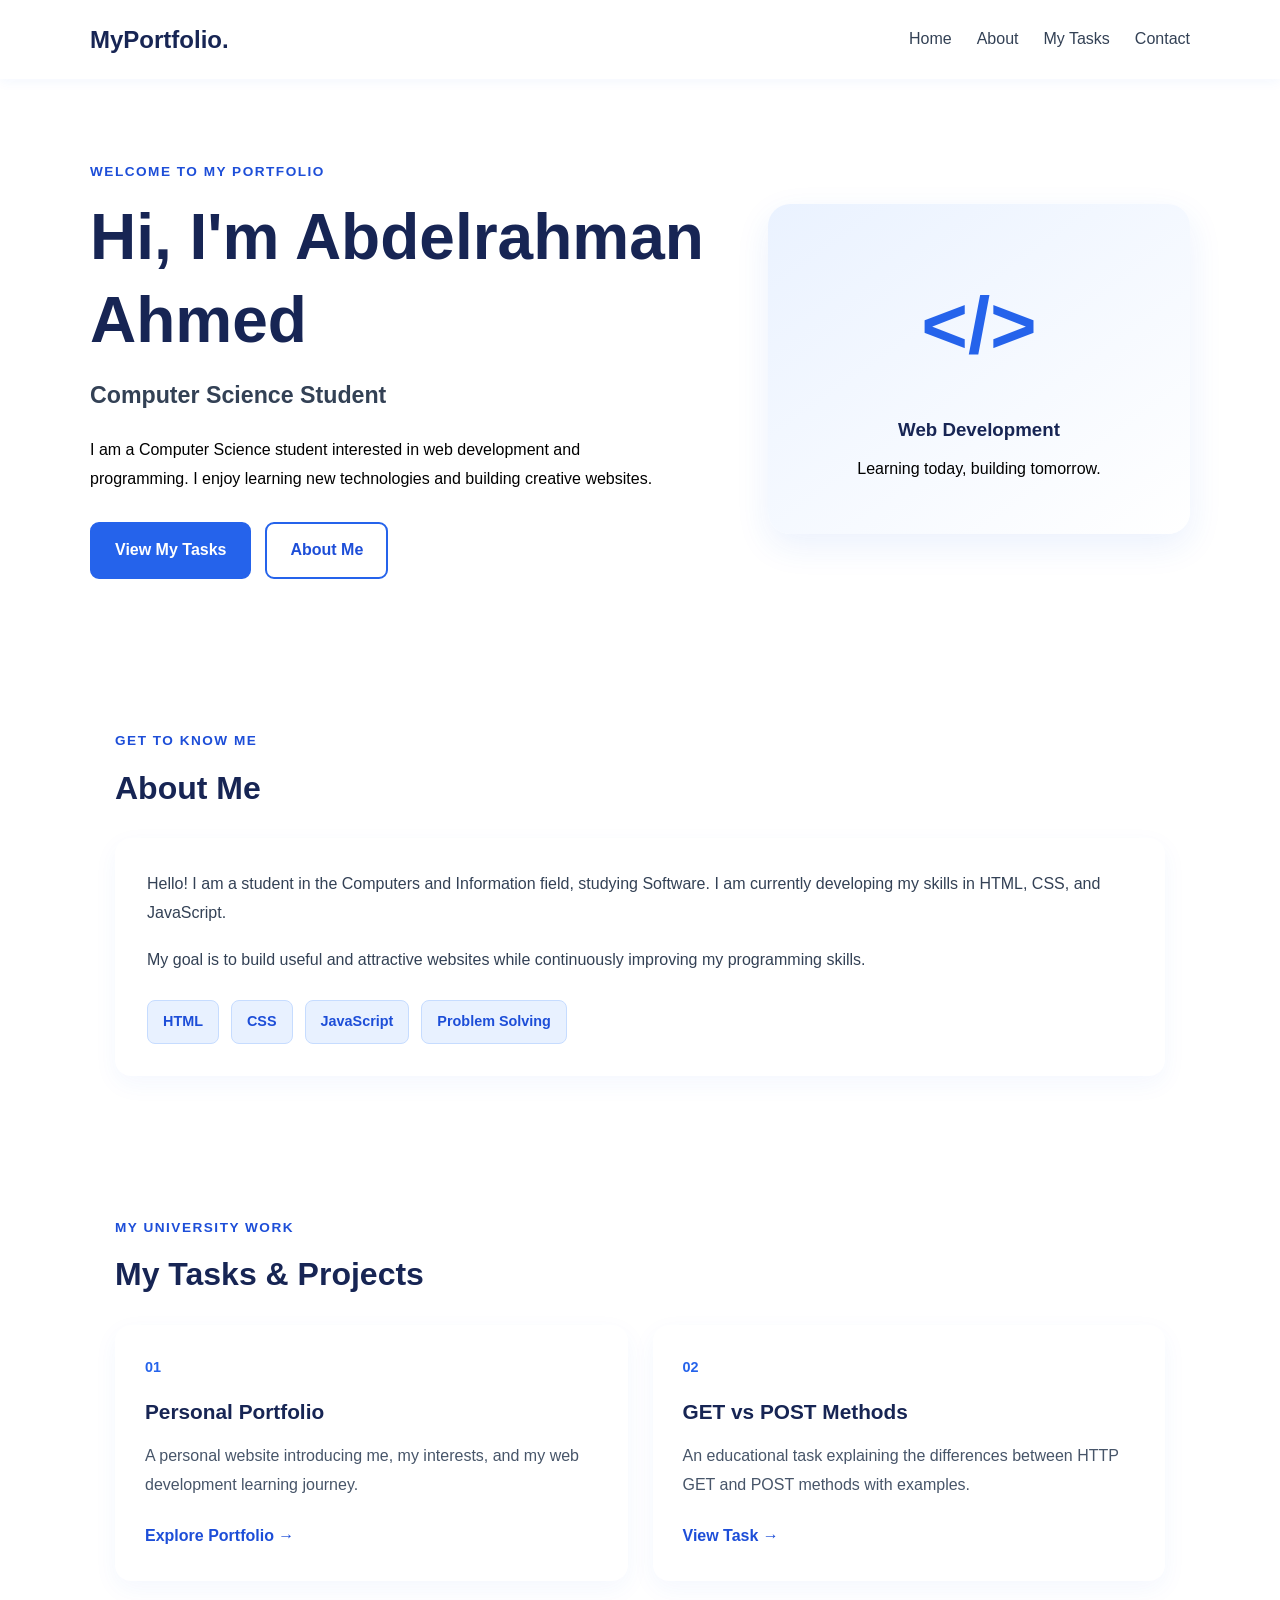
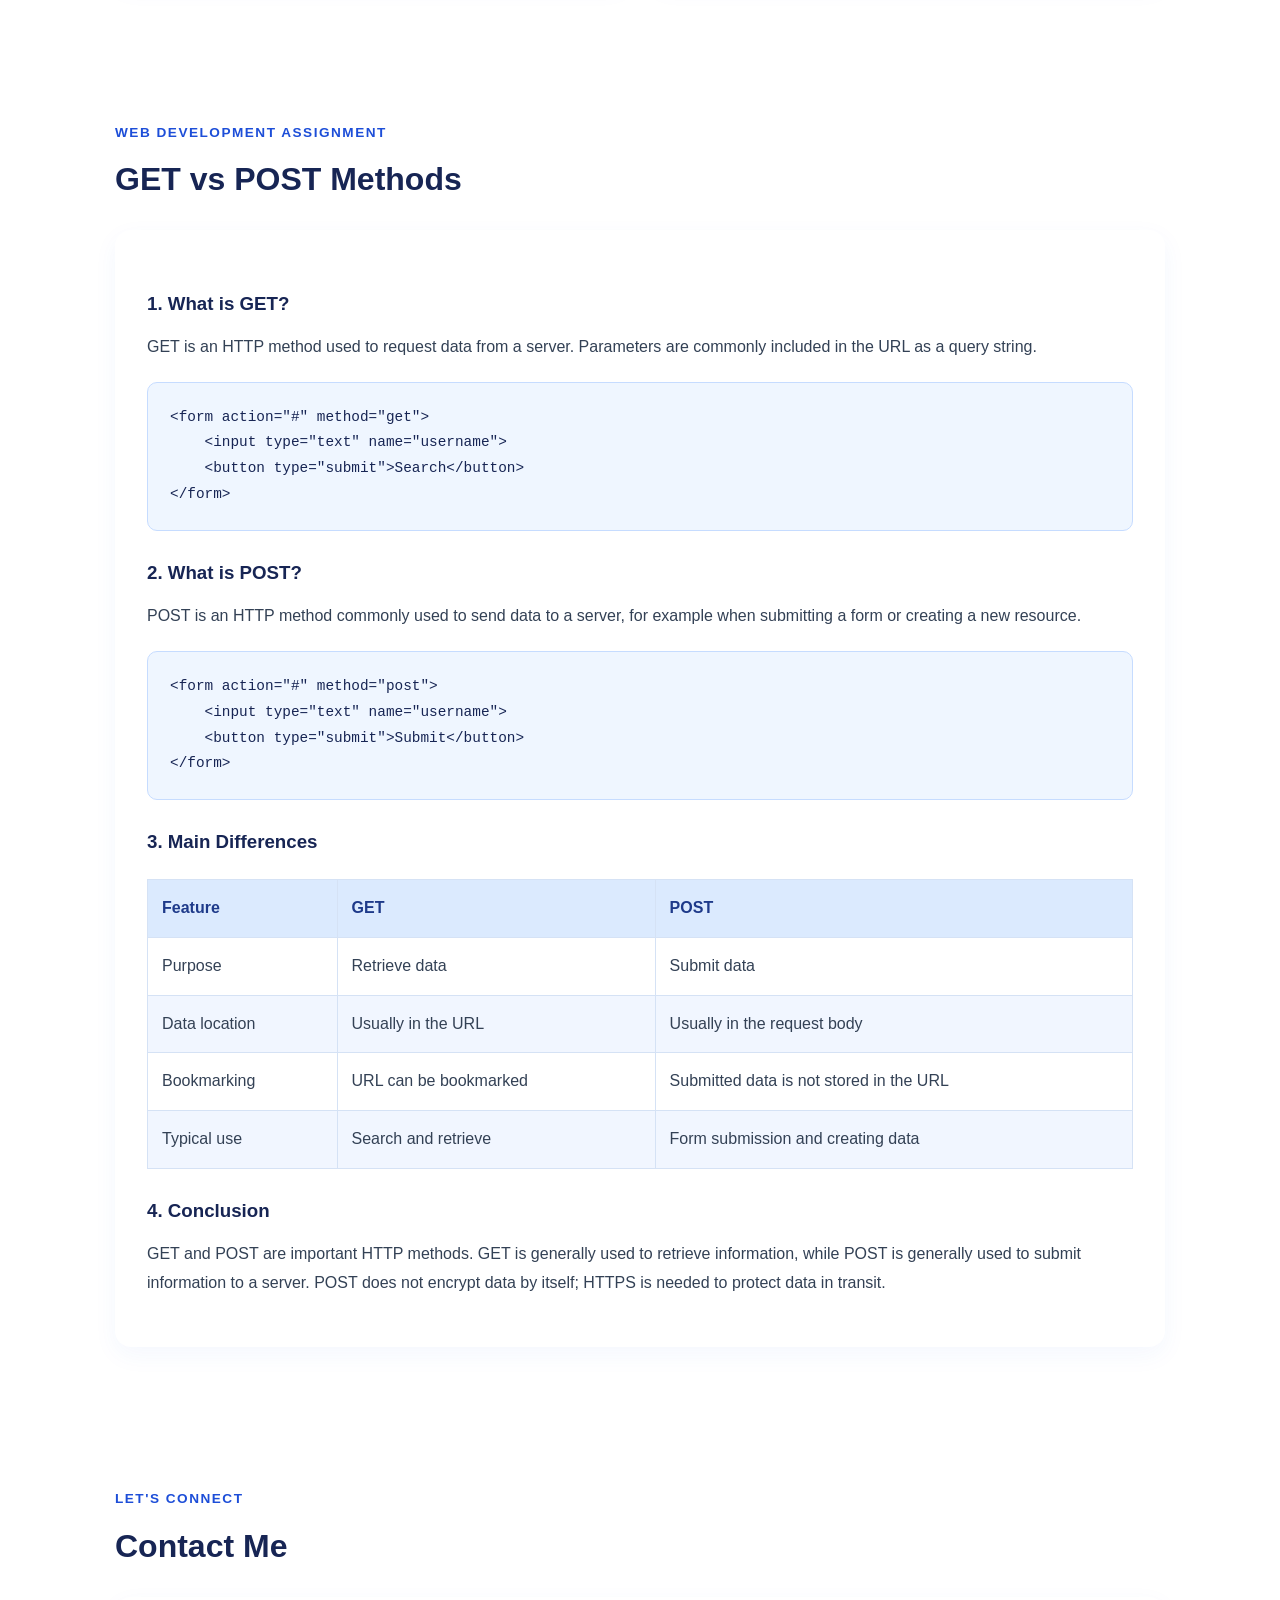
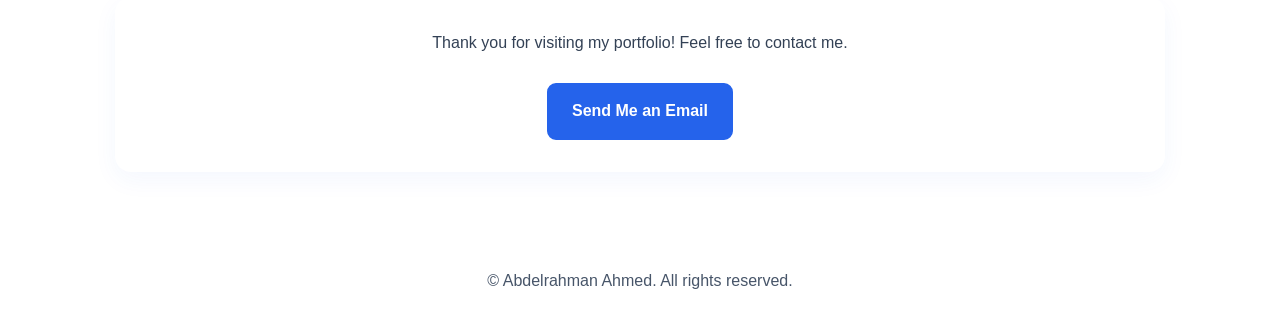
==== index.html @ a5a55d8d "Update index.html" ====
<!DOCTYPE html>
<html lang="en">
<head>
    <meta charset="UTF-8">
    <meta name="viewport" content="width=device-width, initial-scale=1.0">
    <title>My Portfolio | Web Developer</title>
    <link rel="stylesheet" href="style.css">
</head>
<body>

    <header>
        <nav class="navbar">
            <a href="#home" class="logo">My<span>Portfolio.</span></a>

            <ul class="nav-links">
                <li><a href="#home">Home</a></li>
                <li><a href="#about">About</a></li>
                <li><a href="#tasks">My Tasks</a></li>
                <li><a href="#contact">Contact</a></li>
            </ul>
        </nav>
    </header>

    <main>
        <section id="home" class="hero">
            <div class="hero-content">
                <p class="welcome">WELCOME TO MY PORTFOLIO</p>

                <h1>Hi, I'm <span>Abdelrahman Ahmed</span></h1>

                <h2>Computer Science Student</h2>

                <p class="description">
                    I am a Computer Science student interested in web
                    development and programming. I enjoy learning new
                    technologies and building creative websites.
                </p>

                <div class="hero-buttons">
                    <a href="#tasks" class="btn">View My Tasks</a>
                    <a href="#about" class="btn btn-outline">About Me</a>
                </div>
            </div>

            <div class="hero-card">
                <div class="code-icon">&lt;/&gt;</div>
                <h3>Web Development</h3>
                <p>Learning today, building tomorrow.</p>
            </div>
        </section>

        <section id="about" class="section">
            <p class="section-label">GET TO KNOW ME</p>
            <h2 class="section-title">About Me</h2>

            <div class="about-card">
                <p>
                    Hello! I am a student in the Computers and Information
                    field, studying Software. I am currently developing
                    my skills in HTML, CSS, and JavaScript.
                </p>

                <p>
                    My goal is to build useful and attractive websites
                    while continuously improving my programming skills.
                </p>

                <div class="skills">
                    <span>HTML</span>
                    <span>CSS</span>
                    <span>JavaScript</span>
                    <span>Problem Solving</span>
                </div>
            </div>
        </section>

        <section id="tasks" class="section tasks-section">
            <p class="section-label">MY UNIVERSITY WORK</p>
            <h2 class="section-title">My Tasks & Projects</h2>

            <div class="projects">
                <article class="project-card">
                    <div class="project-number">01</div>
                    <h3>Personal Portfolio</h3>

                    <p>
                        A personal website introducing me, my interests,
                        and my web development learning journey.
                    </p>

                    <a href="#home" class="project-link">
                        Explore Portfolio &rarr;
                    </a>
                </article>

                <article class="project-card">
                    <div class="project-number">02</div>
                    <h3>GET vs POST Methods</h3>

                    <p>
                        An educational task explaining the differences
                        between HTTP GET and POST methods with examples.
                    </p>

                    <a href="#get-post" class="project-link">
                        View Task &rarr;
                    </a>
                </article>
            </div>
        </section>

        <section id="get-post" class="section">
            <p class="section-label">WEB DEVELOPMENT ASSIGNMENT</p>
            <h2 class="section-title">GET vs POST Methods</h2>

            <div class="about-card">
                <h3>1. What is GET?</h3>
                <p>
                    GET is an HTTP method used to request data from
                    a server. Parameters are commonly included in
                    the URL as a query string.
                </p>

                <pre><code>&lt;form action="#" method="get"&gt;
    &lt;input type="text" name="username"&gt;
    &lt;button type="submit"&gt;Search&lt;/button&gt;
&lt;/form&gt;</code></pre>

                <h3>2. What is POST?</h3>
                <p>
                    POST is an HTTP method commonly used to send data
                    to a server, for example when submitting a form
                    or creating a new resource.
                </p>

                <pre><code>&lt;form action="#" method="post"&gt;
    &lt;input type="text" name="username"&gt;
    &lt;button type="submit"&gt;Submit&lt;/button&gt;
&lt;/form&gt;</code></pre>

                <h3>3. Main Differences</h3>

                <div class="table-container">
                    <table>
                        <thead>
                            <tr>
                                <th>Feature</th>
                                <th>GET</th>
                                <th>POST</th>
                            </tr>
                        </thead>

                        <tbody>
                            <tr>
                                <td>Purpose</td>
                                <td>Retrieve data</td>
                                <td>Submit data</td>
                            </tr>
                            <tr>
                                <td>Data location</td>
                                <td>Usually in the URL</td>
                                <td>Usually in the request body</td>
                            </tr>
                            <tr>
                                <td>Bookmarking</td>
                                <td>URL can be bookmarked</td>
                                <td>Submitted data is not stored in the URL</td>
                            </tr>
                            <tr>
                                <td>Typical use</td>
                                <td>Search and retrieve</td>
                                <td>Form submission and creating data</td>
                            </tr>
                        </tbody>
                    </table>
                </div>

                <h3>4. Conclusion</h3>
                <p>
                    GET and POST are important HTTP methods. GET is
                    generally used to retrieve information, while POST
                    is generally used to submit information to a server.
                    POST does not encrypt data by itself; HTTPS is
                    needed to protect data in transit.
                </p>
            </div>
        </section>

        <section id="contact" class="section contact-section">
            <p class="section-label">LET'S CONNECT</p>
            <h2 class="section-title">Contact Me</h2>

            <div class="about-card contact-card">
                <p>
                    Thank you for visiting my portfolio!
                    Feel free to contact me.
                </p>

                <a href="mailto:body76431@gmail.com" class="btn">
                    Send Me an Email
                </a>
            </div>
        </section>
    </main>

    <footer>
        <p>&copy; <span id="year"></span> Abdelrahman Ahmed. All rights reserved.</p>
    </footer>

    <button id="topButton" title="Back to top" aria-label="Back to top">
        &uarr;
    </button>

    <script src="script.js"></script>
</body>
</html>
---- style.css ----
```css
@import url('https://fonts.googleapis.com/css2?family=Poppins:wght@400;500;600;700;800&display=swap');

:root {
    --bg: #f5f8ff;
    --card: #ffffff;
    --text: #172554;
    --muted: #475569;
    --accent: #2563eb;
    --accent-light: #dbeafe;
    --border: #d5e2f5;
}

* {
    margin: 0;
    padding: 0;
    box-sizing: border-box;
    scroll-behavior: smooth;
}

body {
    font-family: 'Poppins', Arial, sans-serif;
    background: var(--bg);
    color: var(--text);
    line-height: 1.8;
}

a {
    color: inherit;
    text-decoration: none;
}

header {
    position: sticky;
    top: 0;
    z-index: 100;
    background: #ffffff;
    border-bottom: 1px solid var(--border);
    box-shadow: 0 2px 12px rgba(37, 99, 235, 0.06);
}

.navbar {
    max-width: 1150px;
    margin: auto;
    padding: 18px 25px;
    display: flex;
    justify-content: space-between;
    align-items: center;
    gap: 20px;
}

.logo {
    font-size: 1.5rem;
    font-weight: 800;
    color: #172554;
}

.logo span,
.hero h1 span {
    color: var(--accent);
}

.nav-links {
    display: flex;
    list-style: none;
    gap: 25px;
}

.nav-links a {
    color: #334155;
    font-weight: 500;
    transition: 0.2s;
}

.nav-links a:hover {
    color: var(--accent);
}

.hero {
    max-width: 1150px;
    min-height: 580px;
    margin: auto;
    padding: 80px 25px;
    display: grid;
    grid-template-columns: 1.5fr 1fr;
    align-items: center;
    gap: 45px;
}

.welcome,
.section-label {
    color: #1d4ed8;
    font-size: 0.85rem;
    font-weight: 700;
    letter-spacing: 1.5px;
    margin-bottom: 12px;
}

.hero h1 {
    font-size: clamp(2.3rem, 5vw, 4rem);
    line-height: 1.3;
    margin-bottom: 12px;
    color: #172554;
}

.hero h2 {
    font-size: 1.45rem;
    color: #334155;
    font-weight: 600;
}

.description {
    color: var(--muted);
    margin: 20px 0 28px;
    max-width: 580px;
}

.hero-buttons {
    display: flex;
    flex-wrap: wrap;
    gap: 14px;
}

.btn {
    display: inline-block;
    background: #2563eb;
    color: #ffffff;
    padding: 12px 23px;
    border: 2px solid #2563eb;
    border-radius: 9px;
    font-weight: 600;
    transition: 0.25s;
}

.btn:hover {
    background: #1d4ed8;
    border-color: #1d4ed8;
    transform: translateY(-2px);
}

.btn-outline {
    background: #ffffff;
    color: #1d4ed8;
}

.btn-outline:hover {
    background: #dbeafe;
    color: #1d4ed8;
}

.hero-card {
    text-align: center;
    padding: 50px 25px;
    background: linear-gradient(145deg, #eaf2ff, #ffffff);
    border: 1px solid var(--border);
    border-radius: 22px;
    box-shadow: 0 12px 35px rgba(37, 99, 235, 0.09);
}

.code-icon {
    font-size: 5rem;
    font-weight: 800;
    color: #2563eb;
    margin-bottom: 15px;
}

.hero-card h3 {
    color: #172554;
}

.hero-card p {
    color: var(--muted);
    margin-top: 8px;
}

.section {
    max-width: 1100px;
    margin: auto;
    padding: 70px 25px;
    scroll-margin-top: 100px;
}

.section-title {
    font-size: 2rem;
    line-height: 1.4;
    color: #172554;
    margin-bottom: 28px;
}

.about-card {
    padding: 32px;
    background: #ffffff;
    border: 1px solid var(--border);
    border-radius: 16px;
    box-shadow: 0 8px 25px rgba(37, 99, 235, 0.05);
}

.about-card p {
    color: #334155;
    margin-bottom: 18px;
}

.skills {
    display: flex;
    flex-wrap: wrap;
    gap: 12px;
    margin-top: 25px;
}

.skills span {
    padding: 8px 15px;
    background: #e8f1ff;
    color: #1d4ed8;
    border: 1px solid #c6dcff;
    border-radius: 8px;
    font-size: 0.9rem;
    font-weight: 600;
}

.projects {
    display: grid;
    grid-template-columns: repeat(2, minmax(0, 1fr));
    gap: 25px;
}

.project-card {
    padding: 30px;
    background: #ffffff;
    border: 1px solid var(--border);
    border-radius: 16px;
    box-shadow: 0 8px 25px rgba(37, 99, 235, 0.05);
    transition: 0.25s;
}

.project-card:hover {
    transform: translateY(-4px);
    border-color: #60a5fa;
    box-shadow: 0 12px 30px rgba(37, 99, 235, 0.12);
}

.project-number {
    color: #2563eb;
    font-size: 0.9rem;
    font-weight: 700;
    margin-bottom: 12px;
}

.project-card h3 {
    color: #172554;
    font-size: 1.3rem;
    margin-bottom: 12px;
}

.project-card p {
    color: #475569;
    margin-bottom: 22px;
}

.project-link {
    color: #1d4ed8;
    font-weight: 700;
}

.project-link:hover {
    text-decoration: underline;
}

#get-post h3 {
    color: #172554;
    margin: 25px 0 12px;
}

#get-post pre {
    overflow-x: auto;
    white-space: pre;
    background: #eff6ff;
    color: #172554;
    padding: 22px;
    border-radius: 10px;
    border: 1px solid #c6dcff;
    margin: 20px 0;
    font-size: 0.9rem;
}

.table-container {
    width: 100%;
    overflow-x: auto;
    margin: 20px 0;
}

table {
    width: 100%;
    border-collapse: collapse;
    min-width: 500px;
    background: #ffffff;
}

th,
td {
    padding: 14px;
    text-align: left;
    border: 1px solid #d5e2f5;
}

th {
    background: #dbeafe;
    color: #1e3a8a;
    font-weight: 700;
}

td {
    color: #334155;
}

tbody tr:nth-child(even) {
    background: #f1f6ff;
}

.contact-card {
    text-align: center;
}

.contact-card .btn {
    margin-top: 8px;
}

footer {
    padding: 25px;
    text-align: center;
    color: #475569;
    background: #ffffff;
    border-top: 1px solid var(--border);
}

#topButton {
    display: none;
    position: fixed;
    bottom: 25px;
    right: 25px;
    width: 46px;
    height: 46px;
    border: none;
    border-radius: 10px;
    background: #2563eb;
    color: #ffffff;
    font-size: 1.5rem;
    cursor: pointer;
    box-shadow: 0 5px 15px rgba(37, 99, 235, 0.25);
}

#topButton.show {
    display: block;
}

@media (max-width: 750px) {
    .navbar {
        flex-direction: column;
    }

    .nav-links {
        justify-content: center;
        flex-wrap: wrap;
        gap: 10px 18px;
    }

    .hero {
        grid-template-columns: 1fr;
        padding-top: 55px;
    }

    .hero-card {
        padding: 35px 20px;
    }

    .projects {
        grid-template-columns: 1fr;
    }

    .section-title {
        font-size: 1.7rem;
    }

    .about-card {
        padding: 22px;
    }

    .section {
        padding: 50px 18px;
    }
}
```
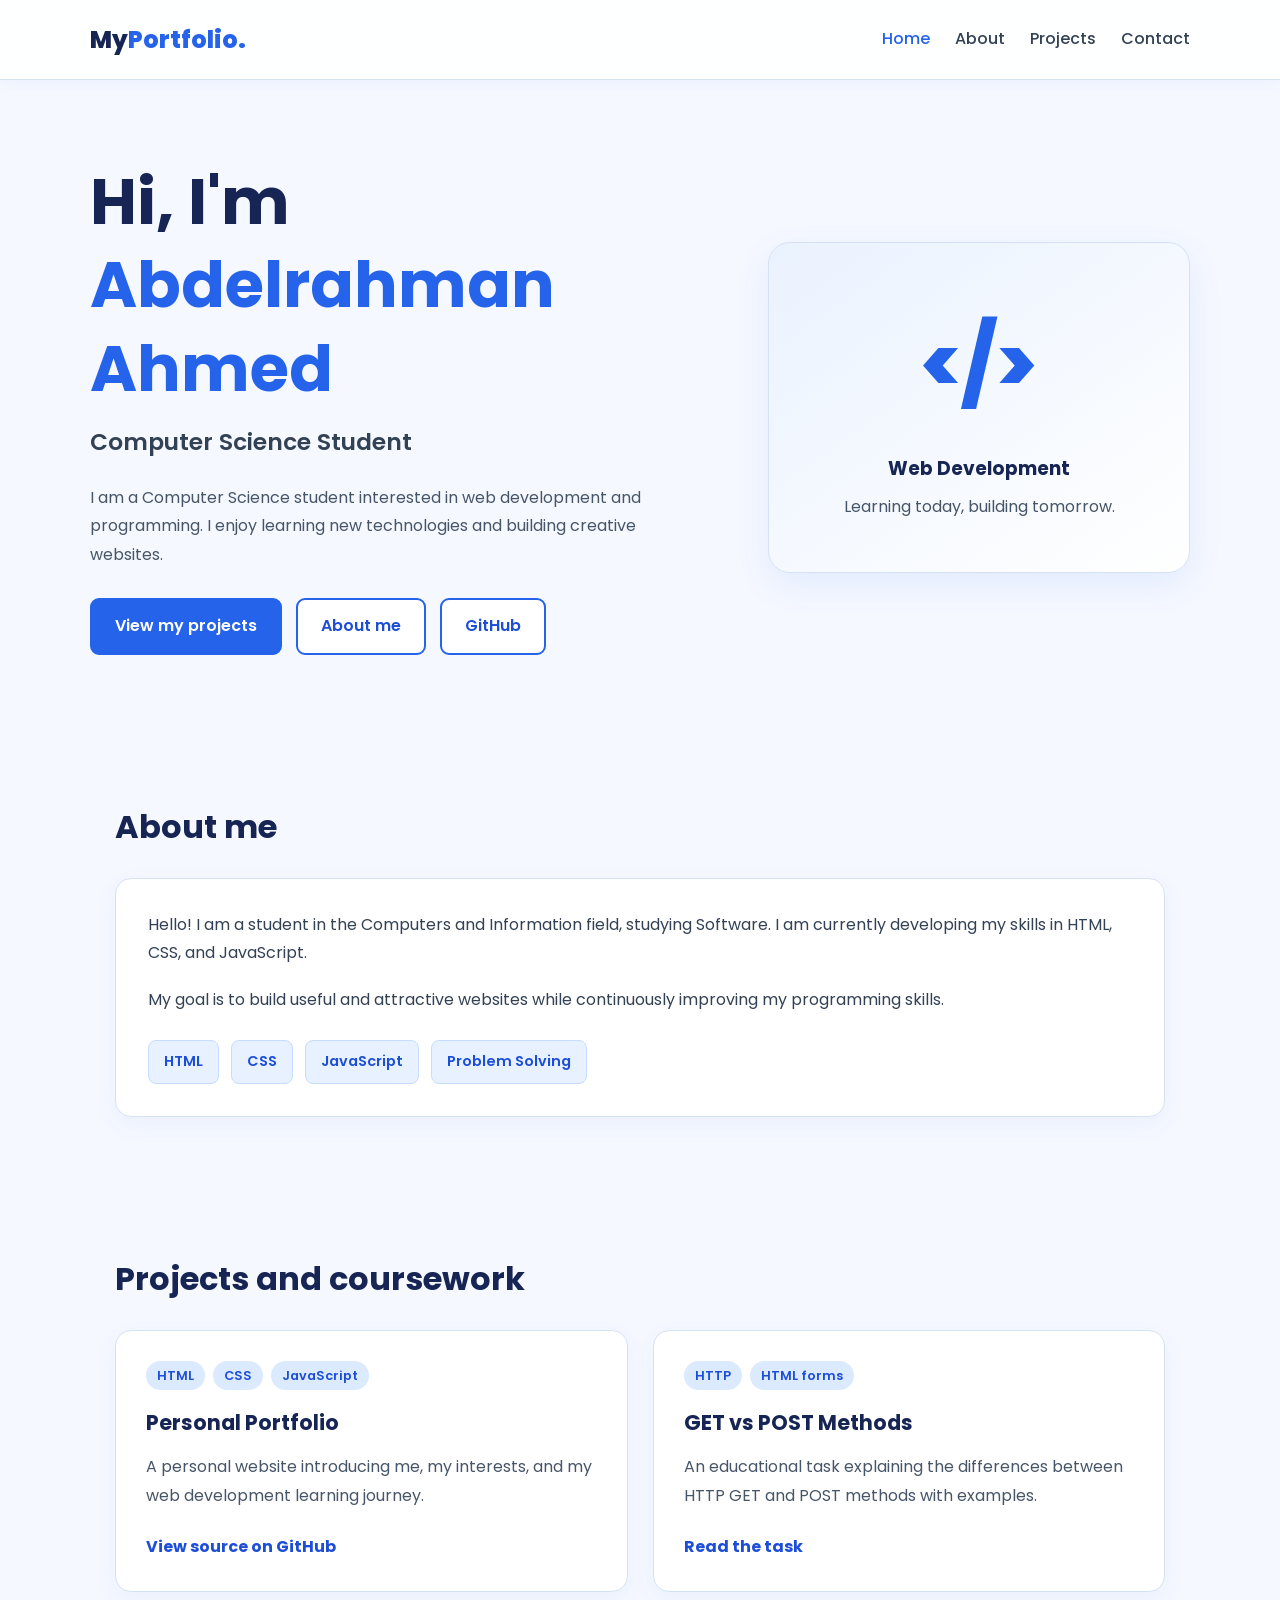
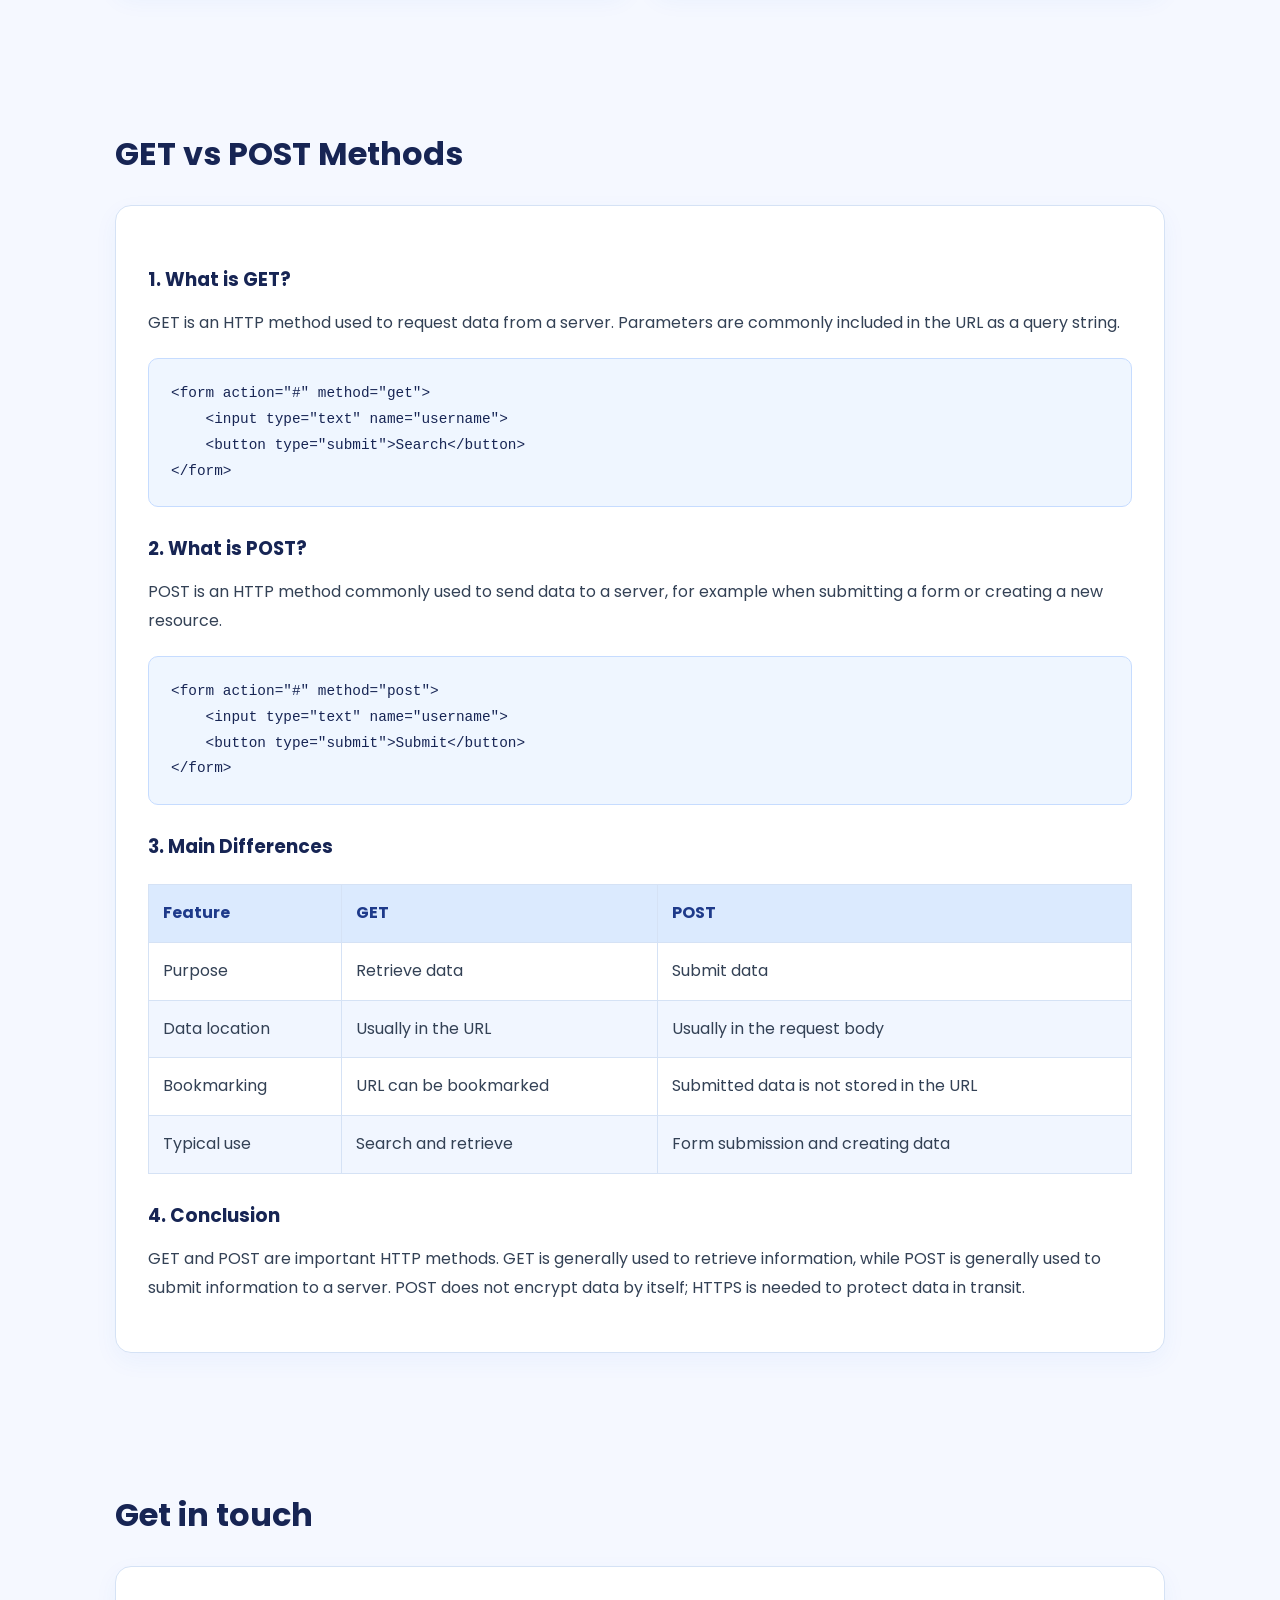
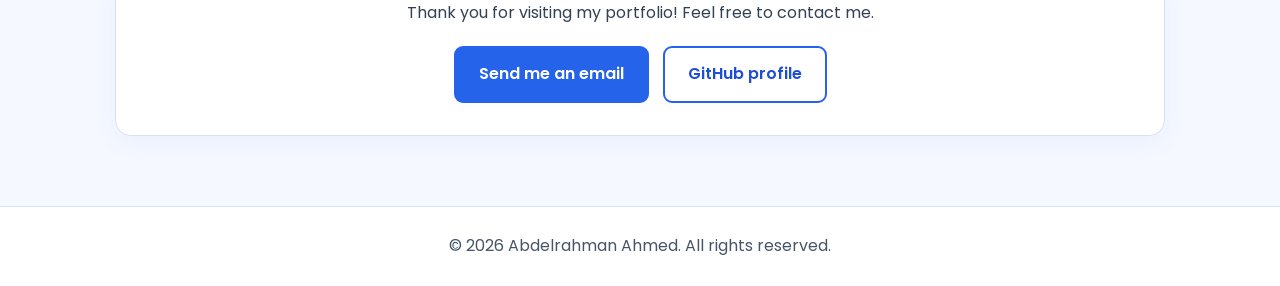
==== commit 86fa973d: "Add files via upload" ====
--- a/index.html
+++ b/index.html
@@ -1,217 +1,219 @@
-<!DOCTYPE html>
-<html lang="en">
-<head>
-    <meta charset="UTF-8">
-    <meta name="viewport" content="width=device-width, initial-scale=1.0">
-    <title>My Portfolio | Web Developer</title>
-    <link rel="stylesheet" href="style.css">
-</head>
-<body>
-
-    <header>
-        <nav class="navbar">
-            <a href="#home" class="logo">My<span>Portfolio.</span></a>
-
-            <ul class="nav-links">
-                <li><a href="#home">Home</a></li>
-                <li><a href="#about">About</a></li>
-                <li><a href="#tasks">My Tasks</a></li>
-                <li><a href="#contact">Contact</a></li>
-            </ul>
-        </nav>
-    </header>
-
-    <main>
-        <section id="home" class="hero">
-            <div class="hero-content">
-                <p class="welcome">WELCOME TO MY PORTFOLIO</p>
-
-                <h1>Hi, I'm <span>Abdelrahman Ahmed</span></h1>
-
-                <h2>Computer Science Student</h2>
-
-                <p class="description">
-                    I am a Computer Science student interested in web
-                    development and programming. I enjoy learning new
-                    technologies and building creative websites.
-                </p>
-
-                <div class="hero-buttons">
-                    <a href="#tasks" class="btn">View My Tasks</a>
-                    <a href="#about" class="btn btn-outline">About Me</a>
-                </div>
-            </div>
-
-            <div class="hero-card">
-                <div class="code-icon">&lt;/&gt;</div>
-                <h3>Web Development</h3>
-                <p>Learning today, building tomorrow.</p>
-            </div>
-        </section>
-
-        <section id="about" class="section">
-            <p class="section-label">GET TO KNOW ME</p>
-            <h2 class="section-title">About Me</h2>
-
-            <div class="about-card">
-                <p>
-                    Hello! I am a student in the Computers and Information
-                    field, studying Software. I am currently developing
-                    my skills in HTML, CSS, and JavaScript.
-                </p>
-
-                <p>
-                    My goal is to build useful and attractive websites
-                    while continuously improving my programming skills.
-                </p>
-
-                <div class="skills">
-                    <span>HTML</span>
-                    <span>CSS</span>
-                    <span>JavaScript</span>
-                    <span>Problem Solving</span>
-                </div>
-            </div>
-        </section>
-
-        <section id="tasks" class="section tasks-section">
-            <p class="section-label">MY UNIVERSITY WORK</p>
-            <h2 class="section-title">My Tasks & Projects</h2>
-
-            <div class="projects">
-                <article class="project-card">
-                    <div class="project-number">01</div>
-                    <h3>Personal Portfolio</h3>
-
-                    <p>
-                        A personal website introducing me, my interests,
-                        and my web development learning journey.
-                    </p>
-
-                    <a href="#home" class="project-link">
-                        Explore Portfolio &rarr;
-                    </a>
-                </article>
-
-                <article class="project-card">
-                    <div class="project-number">02</div>
-                    <h3>GET vs POST Methods</h3>
-
-                    <p>
-                        An educational task explaining the differences
-                        between HTTP GET and POST methods with examples.
-                    </p>
-
-                    <a href="#get-post" class="project-link">
-                        View Task &rarr;
-                    </a>
-                </article>
-            </div>
-        </section>
-
-        <section id="get-post" class="section">
-            <p class="section-label">WEB DEVELOPMENT ASSIGNMENT</p>
-            <h2 class="section-title">GET vs POST Methods</h2>
-
-            <div class="about-card">
-                <h3>1. What is GET?</h3>
-                <p>
-                    GET is an HTTP method used to request data from
-                    a server. Parameters are commonly included in
-                    the URL as a query string.
-                </p>
-
-                <pre><code>&lt;form action="#" method="get"&gt;
-    &lt;input type="text" name="username"&gt;
-    &lt;button type="submit"&gt;Search&lt;/button&gt;
-&lt;/form&gt;</code></pre>
-
-                <h3>2. What is POST?</h3>
-                <p>
-                    POST is an HTTP method commonly used to send data
-                    to a server, for example when submitting a form
-                    or creating a new resource.
-                </p>
-
-                <pre><code>&lt;form action="#" method="post"&gt;
-    &lt;input type="text" name="username"&gt;
-    &lt;button type="submit"&gt;Submit&lt;/button&gt;
-&lt;/form&gt;</code></pre>
-
-                <h3>3. Main Differences</h3>
-
-                <div class="table-container">
-                    <table>
-                        <thead>
-                            <tr>
-                                <th>Feature</th>
-                                <th>GET</th>
-                                <th>POST</th>
-                            </tr>
-                        </thead>
-
-                        <tbody>
-                            <tr>
-                                <td>Purpose</td>
-                                <td>Retrieve data</td>
-                                <td>Submit data</td>
-                            </tr>
-                            <tr>
-                                <td>Data location</td>
-                                <td>Usually in the URL</td>
-                                <td>Usually in the request body</td>
-                            </tr>
-                            <tr>
-                                <td>Bookmarking</td>
-                                <td>URL can be bookmarked</td>
-                                <td>Submitted data is not stored in the URL</td>
-                            </tr>
-                            <tr>
-                                <td>Typical use</td>
-                                <td>Search and retrieve</td>
-                                <td>Form submission and creating data</td>
-                            </tr>
-                        </tbody>
-                    </table>
-                </div>
-
-                <h3>4. Conclusion</h3>
-                <p>
-                    GET and POST are important HTTP methods. GET is
-                    generally used to retrieve information, while POST
-                    is generally used to submit information to a server.
-                    POST does not encrypt data by itself; HTTPS is
-                    needed to protect data in transit.
-                </p>
-            </div>
-        </section>
-
-        <section id="contact" class="section contact-section">
-            <p class="section-label">LET'S CONNECT</p>
-            <h2 class="section-title">Contact Me</h2>
-
-            <div class="about-card contact-card">
-                <p>
-                    Thank you for visiting my portfolio!
-                    Feel free to contact me.
-                </p>
-
-                <a href="mailto:body76431@gmail.com" class="btn">
-                    Send Me an Email
-                </a>
-            </div>
-        </section>
-    </main>
-
-    <footer>
-        <p>&copy; <span id="year"></span> Abdelrahman Ahmed. All rights reserved.</p>
-    </footer>
-
-    <button id="topButton" title="Back to top" aria-label="Back to top">
-        &uarr;
-    </button>
-
-    <script src="script.js"></script>
-</body>
-</html>
-
+<!DOCTYPE html>
+<html lang="en">
+<head>
+    <meta charset="UTF-8">
+    <meta name="viewport" content="width=device-width, initial-scale=1.0">
+    <title>Abdelrahman Ahmed | Web Developer</title>
+    <meta name="description" content="Portfolio of Abdelrahman Ahmed, a Computer Science student learning web development with HTML, CSS and JavaScript.">
+    <meta name="theme-color" content="#2563eb">
+    <link rel="icon" href="data:image/svg+xml,<svg xmlns=%22http://www.w3.org/2000/svg%22 viewBox=%220 0 100 100%22><text y=%22.9em%22 font-size=%2290%22>💻</text></svg>">
+    <link rel="preconnect" href="https://fonts.googleapis.com">
+    <link rel="preconnect" href="https://fonts.gstatic.com" crossorigin>
+    <link href="https://fonts.googleapis.com/css2?family=Poppins:wght@400;500;600;700;800&display=swap" rel="stylesheet">
+    <link rel="stylesheet" href="style.css">
+</head>
+<body>
+
+    <header>
+        <nav class="navbar">
+            <a href="#home" class="logo">My<span>Portfolio.</span></a>
+
+            <ul class="nav-links">
+                <li><a href="#home">Home</a></li>
+                <li><a href="#about">About</a></li>
+                <li><a href="#tasks">Projects</a></li>
+                <li><a href="#contact">Contact</a></li>
+            </ul>
+        </nav>
+    </header>
+
+    <main>
+        <section id="home" class="hero">
+            <div class="hero-content">
+
+                <h1>Hi, I'm <span>Abdelrahman Ahmed</span></h1>
+
+                <h2>Computer Science Student</h2>
+
+                <p class="description">
+                    I am a Computer Science student interested in web
+                    development and programming. I enjoy learning new
+                    technologies and building creative websites.
+                </p>
+
+                <div class="hero-buttons">
+                    <a href="#tasks" class="btn">View my projects</a>
+                    <a href="#about" class="btn btn-outline">About me</a>
+                    <a href="https://github.com/abdelrahman35253" class="btn btn-outline" target="_blank" rel="noopener">GitHub</a>
+                </div>
+            </div>
+
+            <div class="hero-card">
+                <div class="code-icon">&lt;/&gt;</div>
+                <h3>Web Development</h3>
+                <p>Learning today, building tomorrow.</p>
+            </div>
+        </section>
+
+        <section id="about" class="section">
+            <h2 class="section-title">About me</h2>
+
+            <div class="about-card">
+                <p>
+                    Hello! I am a student in the Computers and Information
+                    field, studying Software. I am currently developing
+                    my skills in HTML, CSS, and JavaScript.
+                </p>
+
+                <p>
+                    My goal is to build useful and attractive websites
+                    while continuously improving my programming skills.
+                </p>
+
+                <div class="skills">
+                    <span>HTML</span>
+                    <span>CSS</span>
+                    <span>JavaScript</span>
+                    <span>Problem Solving</span>
+                </div>
+            </div>
+        </section>
+
+        <section id="tasks" class="section tasks-section">
+            <h2 class="section-title">Projects and coursework</h2>
+
+            <div class="projects">
+                <article class="project-card">
+                    <div class="tags"><span>HTML</span><span>CSS</span><span>JavaScript</span></div>
+                    <h3>Personal Portfolio</h3>
+
+                    <p>
+                        A personal website introducing me, my interests,
+                        and my web development learning journey.
+                    </p>
+
+                    <a href="https://github.com/abdelrahman35253/portfolio" class="project-link" target="_blank" rel="noopener">
+                        View source on GitHub
+                    </a>
+                </article>
+
+                <article class="project-card">
+                    <div class="tags"><span>HTTP</span><span>HTML forms</span></div>
+                    <h3>GET vs POST Methods</h3>
+
+                    <p>
+                        An educational task explaining the differences
+                        between HTTP GET and POST methods with examples.
+                    </p>
+
+                    <a href="#get-post" class="project-link">
+                        Read the task
+                    </a>
+                </article>
+            </div>
+        </section>
+
+        <section id="get-post" class="section">
+            <h2 class="section-title">GET vs POST Methods</h2>
+
+            <div class="about-card">
+                <h3>1. What is GET?</h3>
+                <p>
+                    GET is an HTTP method used to request data from
+                    a server. Parameters are commonly included in
+                    the URL as a query string.
+                </p>
+
+                <pre><code>&lt;form action="#" method="get"&gt;
+    &lt;input type="text" name="username"&gt;
+    &lt;button type="submit"&gt;Search&lt;/button&gt;
+&lt;/form&gt;</code></pre>
+
+                <h3>2. What is POST?</h3>
+                <p>
+                    POST is an HTTP method commonly used to send data
+                    to a server, for example when submitting a form
+                    or creating a new resource.
+                </p>
+
+                <pre><code>&lt;form action="#" method="post"&gt;
+    &lt;input type="text" name="username"&gt;
+    &lt;button type="submit"&gt;Submit&lt;/button&gt;
+&lt;/form&gt;</code></pre>
+
+                <h3>3. Main Differences</h3>
+
+                <div class="table-container">
+                    <table>
+                        <thead>
+                            <tr>
+                                <th>Feature</th>
+                                <th>GET</th>
+                                <th>POST</th>
+                            </tr>
+                        </thead>
+
+                        <tbody>
+                            <tr>
+                                <td>Purpose</td>
+                                <td>Retrieve data</td>
+                                <td>Submit data</td>
+                            </tr>
+                            <tr>
+                                <td>Data location</td>
+                                <td>Usually in the URL</td>
+                                <td>Usually in the request body</td>
+                            </tr>
+                            <tr>
+                                <td>Bookmarking</td>
+                                <td>URL can be bookmarked</td>
+                                <td>Submitted data is not stored in the URL</td>
+                            </tr>
+                            <tr>
+                                <td>Typical use</td>
+                                <td>Search and retrieve</td>
+                                <td>Form submission and creating data</td>
+                            </tr>
+                        </tbody>
+                    </table>
+                </div>
+
+                <h3>4. Conclusion</h3>
+                <p>
+                    GET and POST are important HTTP methods. GET is
+                    generally used to retrieve information, while POST
+                    is generally used to submit information to a server.
+                    POST does not encrypt data by itself; HTTPS is
+                    needed to protect data in transit.
+                </p>
+            </div>
+        </section>
+
+        <section id="contact" class="section contact-section">
+            <h2 class="section-title">Get in touch</h2>
+
+            <div class="about-card contact-card">
+                <p>
+                    Thank you for visiting my portfolio!
+                    Feel free to contact me.
+                </p>
+
+                <div class="contact-actions">
+                    <a href="mailto:body76431@gmail.com" class="btn">Send me an email</a>
+                    <a href="https://github.com/abdelrahman35253" class="btn btn-outline" target="_blank" rel="noopener">GitHub profile</a>
+                </div>
+            </div>
+        </section>
+    </main>
+
+    <footer>
+        <p>&copy; <span id="year"></span> Abdelrahman Ahmed. All rights reserved.</p>
+    </footer>
+
+    <button id="topButton" title="Back to top" aria-label="Back to top">
+        &uarr;
+    </button>
+
+    <script src="script.js"></script>
+</body>
+</html>
--- a/style.css
+++ b/style.css
@@ -1,391 +1,433 @@
-```css
-@import url('https://fonts.googleapis.com/css2?family=Poppins:wght@400;500;600;700;800&display=swap');
-
-:root {
-    --bg: #f5f8ff;
-    --card: #ffffff;
-    --text: #172554;
-    --muted: #475569;
-    --accent: #2563eb;
-    --accent-light: #dbeafe;
-    --border: #d5e2f5;
-}
-
-* {
-    margin: 0;
-    padding: 0;
-    box-sizing: border-box;
-    scroll-behavior: smooth;
-}
-
-body {
-    font-family: 'Poppins', Arial, sans-serif;
-    background: var(--bg);
-    color: var(--text);
-    line-height: 1.8;
-}
-
-a {
-    color: inherit;
-    text-decoration: none;
-}
-
-header {
-    position: sticky;
-    top: 0;
-    z-index: 100;
-    background: #ffffff;
-    border-bottom: 1px solid var(--border);
-    box-shadow: 0 2px 12px rgba(37, 99, 235, 0.06);
-}
-
-.navbar {
-    max-width: 1150px;
-    margin: auto;
-    padding: 18px 25px;
-    display: flex;
-    justify-content: space-between;
-    align-items: center;
-    gap: 20px;
-}
-
-.logo {
-    font-size: 1.5rem;
-    font-weight: 800;
-    color: #172554;
-}
-
-.logo span,
-.hero h1 span {
-    color: var(--accent);
-}
-
-.nav-links {
-    display: flex;
-    list-style: none;
-    gap: 25px;
-}
-
-.nav-links a {
-    color: #334155;
-    font-weight: 500;
-    transition: 0.2s;
-}
-
-.nav-links a:hover {
-    color: var(--accent);
-}
-
-.hero {
-    max-width: 1150px;
-    min-height: 580px;
-    margin: auto;
-    padding: 80px 25px;
-    display: grid;
-    grid-template-columns: 1.5fr 1fr;
-    align-items: center;
-    gap: 45px;
-}
-
-.welcome,
-.section-label {
-    color: #1d4ed8;
-    font-size: 0.85rem;
-    font-weight: 700;
-    letter-spacing: 1.5px;
-    margin-bottom: 12px;
-}
-
-.hero h1 {
-    font-size: clamp(2.3rem, 5vw, 4rem);
-    line-height: 1.3;
-    margin-bottom: 12px;
-    color: #172554;
-}
-
-.hero h2 {
-    font-size: 1.45rem;
-    color: #334155;
-    font-weight: 600;
-}
-
-.description {
-    color: var(--muted);
-    margin: 20px 0 28px;
-    max-width: 580px;
-}
-
-.hero-buttons {
-    display: flex;
-    flex-wrap: wrap;
-    gap: 14px;
-}
-
-.btn {
-    display: inline-block;
-    background: #2563eb;
-    color: #ffffff;
-    padding: 12px 23px;
-    border: 2px solid #2563eb;
-    border-radius: 9px;
-    font-weight: 600;
-    transition: 0.25s;
-}
-
-.btn:hover {
-    background: #1d4ed8;
-    border-color: #1d4ed8;
-    transform: translateY(-2px);
-}
-
-.btn-outline {
-    background: #ffffff;
-    color: #1d4ed8;
-}
-
-.btn-outline:hover {
-    background: #dbeafe;
-    color: #1d4ed8;
-}
-
-.hero-card {
-    text-align: center;
-    padding: 50px 25px;
-    background: linear-gradient(145deg, #eaf2ff, #ffffff);
-    border: 1px solid var(--border);
-    border-radius: 22px;
-    box-shadow: 0 12px 35px rgba(37, 99, 235, 0.09);
-}
-
-.code-icon {
-    font-size: 5rem;
-    font-weight: 800;
-    color: #2563eb;
-    margin-bottom: 15px;
-}
-
-.hero-card h3 {
-    color: #172554;
-}
-
-.hero-card p {
-    color: var(--muted);
-    margin-top: 8px;
-}
-
-.section {
-    max-width: 1100px;
-    margin: auto;
-    padding: 70px 25px;
-    scroll-margin-top: 100px;
-}
-
-.section-title {
-    font-size: 2rem;
-    line-height: 1.4;
-    color: #172554;
-    margin-bottom: 28px;
-}
-
-.about-card {
-    padding: 32px;
-    background: #ffffff;
-    border: 1px solid var(--border);
-    border-radius: 16px;
-    box-shadow: 0 8px 25px rgba(37, 99, 235, 0.05);
-}
-
-.about-card p {
-    color: #334155;
-    margin-bottom: 18px;
-}
-
-.skills {
-    display: flex;
-    flex-wrap: wrap;
-    gap: 12px;
-    margin-top: 25px;
-}
-
-.skills span {
-    padding: 8px 15px;
-    background: #e8f1ff;
-    color: #1d4ed8;
-    border: 1px solid #c6dcff;
-    border-radius: 8px;
-    font-size: 0.9rem;
-    font-weight: 600;
-}
-
-.projects {
-    display: grid;
-    grid-template-columns: repeat(2, minmax(0, 1fr));
-    gap: 25px;
-}
-
-.project-card {
-    padding: 30px;
-    background: #ffffff;
-    border: 1px solid var(--border);
-    border-radius: 16px;
-    box-shadow: 0 8px 25px rgba(37, 99, 235, 0.05);
-    transition: 0.25s;
-}
-
-.project-card:hover {
-    transform: translateY(-4px);
-    border-color: #60a5fa;
-    box-shadow: 0 12px 30px rgba(37, 99, 235, 0.12);
-}
-
-.project-number {
-    color: #2563eb;
-    font-size: 0.9rem;
-    font-weight: 700;
-    margin-bottom: 12px;
-}
-
-.project-card h3 {
-    color: #172554;
-    font-size: 1.3rem;
-    margin-bottom: 12px;
-}
-
-.project-card p {
-    color: #475569;
-    margin-bottom: 22px;
-}
-
-.project-link {
-    color: #1d4ed8;
-    font-weight: 700;
-}
-
-.project-link:hover {
-    text-decoration: underline;
-}
-
-#get-post h3 {
-    color: #172554;
-    margin: 25px 0 12px;
-}
-
-#get-post pre {
-    overflow-x: auto;
-    white-space: pre;
-    background: #eff6ff;
-    color: #172554;
-    padding: 22px;
-    border-radius: 10px;
-    border: 1px solid #c6dcff;
-    margin: 20px 0;
-    font-size: 0.9rem;
-}
-
-.table-container {
-    width: 100%;
-    overflow-x: auto;
-    margin: 20px 0;
-}
-
-table {
-    width: 100%;
-    border-collapse: collapse;
-    min-width: 500px;
-    background: #ffffff;
-}
-
-th,
-td {
-    padding: 14px;
-    text-align: left;
-    border: 1px solid #d5e2f5;
-}
-
-th {
-    background: #dbeafe;
-    color: #1e3a8a;
-    font-weight: 700;
-}
-
-td {
-    color: #334155;
-}
-
-tbody tr:nth-child(even) {
-    background: #f1f6ff;
-}
-
-.contact-card {
-    text-align: center;
-}
-
-.contact-card .btn {
-    margin-top: 8px;
-}
-
-footer {
-    padding: 25px;
-    text-align: center;
-    color: #475569;
-    background: #ffffff;
-    border-top: 1px solid var(--border);
-}
-
-#topButton {
-    display: none;
-    position: fixed;
-    bottom: 25px;
-    right: 25px;
-    width: 46px;
-    height: 46px;
-    border: none;
-    border-radius: 10px;
-    background: #2563eb;
-    color: #ffffff;
-    font-size: 1.5rem;
-    cursor: pointer;
-    box-shadow: 0 5px 15px rgba(37, 99, 235, 0.25);
-}
-
-#topButton.show {
-    display: block;
-}
-
-@media (max-width: 750px) {
-    .navbar {
-        flex-direction: column;
-    }
-
-    .nav-links {
-        justify-content: center;
-        flex-wrap: wrap;
-        gap: 10px 18px;
-    }
-
-    .hero {
-        grid-template-columns: 1fr;
-        padding-top: 55px;
-    }
-
-    .hero-card {
-        padding: 35px 20px;
-    }
-
-    .projects {
-        grid-template-columns: 1fr;
-    }
-
-    .section-title {
-        font-size: 1.7rem;
-    }
-
-    .about-card {
-        padding: 22px;
-    }
-
-    .section {
-        padding: 50px 18px;
-    }
-}
-```
+:root {
+    --bg: #f5f8ff;
+    --card: #ffffff;
+    --text: #172554;
+    --muted: #475569;
+    --accent: #2563eb;
+    --accent-light: #dbeafe;
+    --border: #d5e2f5;
+}
+
+* {
+    margin: 0;
+    padding: 0;
+    box-sizing: border-box;
+    scroll-behavior: smooth;
+}
+
+body {
+    font-family: 'Poppins', Arial, sans-serif;
+    background: var(--bg);
+    color: var(--text);
+    line-height: 1.8;
+}
+
+a {
+    color: inherit;
+    text-decoration: none;
+}
+
+header {
+    position: sticky;
+    top: 0;
+    z-index: 100;
+    background: rgba(255, 255, 255, 0.88);
+    backdrop-filter: blur(10px);
+    border-bottom: 1px solid var(--border);
+    box-shadow: 0 2px 12px rgba(37, 99, 235, 0.06);
+}
+
+.navbar {
+    max-width: 1150px;
+    margin: auto;
+    padding: 18px 25px;
+    display: flex;
+    justify-content: space-between;
+    align-items: center;
+    gap: 20px;
+}
+
+.logo {
+    font-size: 1.5rem;
+    font-weight: 800;
+    color: #172554;
+}
+
+.logo span,
+.hero h1 span {
+    color: var(--accent);
+}
+
+.nav-links {
+    display: flex;
+    list-style: none;
+    gap: 25px;
+}
+
+.nav-links a {
+    color: #334155;
+    font-weight: 500;
+    transition: 0.2s;
+}
+
+.nav-links a:hover {
+    color: var(--accent);
+}
+
+.hero {
+    max-width: 1150px;
+    min-height: 580px;
+    margin: auto;
+    padding: 80px 25px;
+    display: grid;
+    grid-template-columns: 1.5fr 1fr;
+    align-items: center;
+    gap: 45px;
+}
+
+.welcome,
+.section-label {
+    color: #1d4ed8;
+    font-size: 0.85rem;
+    font-weight: 700;
+    letter-spacing: 1.5px;
+    margin-bottom: 12px;
+}
+
+.hero h1 {
+    font-size: clamp(2.3rem, 5vw, 4rem);
+    line-height: 1.3;
+    margin-bottom: 12px;
+    color: #172554;
+}
+
+.hero h2 {
+    font-size: 1.45rem;
+    color: #334155;
+    font-weight: 600;
+}
+
+.description {
+    color: var(--muted);
+    margin: 20px 0 28px;
+    max-width: 580px;
+}
+
+.hero-buttons {
+    display: flex;
+    flex-wrap: wrap;
+    gap: 14px;
+}
+
+.btn {
+    display: inline-block;
+    background: #2563eb;
+    color: #ffffff;
+    padding: 12px 23px;
+    border: 2px solid #2563eb;
+    border-radius: 9px;
+    font-weight: 600;
+    transition: 0.25s;
+}
+
+.btn:hover {
+    background: #1d4ed8;
+    border-color: #1d4ed8;
+    transform: translateY(-2px);
+}
+
+.btn-outline {
+    background: #ffffff;
+    color: #1d4ed8;
+}
+
+.btn-outline:hover {
+    background: #dbeafe;
+    color: #1d4ed8;
+}
+
+.hero-card {
+    text-align: center;
+    padding: 50px 25px;
+    background: linear-gradient(145deg, #eaf2ff, #ffffff);
+    border: 1px solid var(--border);
+    border-radius: 22px;
+    box-shadow: 0 12px 35px rgba(37, 99, 235, 0.09);
+}
+
+.code-icon {
+    font-size: 5rem;
+    font-weight: 800;
+    color: #2563eb;
+    margin-bottom: 15px;
+}
+
+.hero-card h3 {
+    color: #172554;
+}
+
+.hero-card p {
+    color: var(--muted);
+    margin-top: 8px;
+}
+
+.section {
+    max-width: 1100px;
+    margin: auto;
+    padding: 70px 25px;
+    scroll-margin-top: 100px;
+}
+
+.section-title {
+    font-size: 2rem;
+    line-height: 1.4;
+    color: #172554;
+    margin-bottom: 28px;
+}
+
+.about-card {
+    padding: 32px;
+    background: #ffffff;
+    border: 1px solid var(--border);
+    border-radius: 16px;
+    box-shadow: 0 8px 25px rgba(37, 99, 235, 0.05);
+}
+
+.about-card p {
+    color: #334155;
+    margin-bottom: 18px;
+}
+
+.skills {
+    display: flex;
+    flex-wrap: wrap;
+    gap: 12px;
+    margin-top: 25px;
+}
+
+.skills span {
+    padding: 8px 15px;
+    background: #e8f1ff;
+    color: #1d4ed8;
+    border: 1px solid #c6dcff;
+    border-radius: 8px;
+    font-size: 0.9rem;
+    font-weight: 600;
+}
+
+.projects {
+    display: grid;
+    grid-template-columns: repeat(2, minmax(0, 1fr));
+    gap: 25px;
+}
+
+.project-card {
+    padding: 30px;
+    background: #ffffff;
+    border: 1px solid var(--border);
+    border-radius: 16px;
+    box-shadow: 0 8px 25px rgba(37, 99, 235, 0.05);
+    transition: 0.25s;
+}
+
+.project-card:hover {
+    transform: translateY(-4px);
+    border-color: #60a5fa;
+    box-shadow: 0 12px 30px rgba(37, 99, 235, 0.12);
+}
+
+.project-number {
+    color: #2563eb;
+    font-size: 0.9rem;
+    font-weight: 700;
+    margin-bottom: 12px;
+}
+
+.project-card h3 {
+    color: #172554;
+    font-size: 1.3rem;
+    margin-bottom: 12px;
+}
+
+.project-card p {
+    color: #475569;
+    margin-bottom: 22px;
+}
+
+.project-link {
+    color: #1d4ed8;
+    font-weight: 700;
+}
+
+.project-link:hover {
+    text-decoration: underline;
+}
+
+#get-post h3 {
+    color: #172554;
+    margin: 25px 0 12px;
+}
+
+#get-post pre {
+    overflow-x: auto;
+    white-space: pre;
+    background: #eff6ff;
+    color: #172554;
+    padding: 22px;
+    border-radius: 10px;
+    border: 1px solid #c6dcff;
+    margin: 20px 0;
+    font-size: 0.9rem;
+}
+
+.table-container {
+    width: 100%;
+    overflow-x: auto;
+    margin: 20px 0;
+}
+
+table {
+    width: 100%;
+    border-collapse: collapse;
+    min-width: 500px;
+    background: #ffffff;
+}
+
+th,
+td {
+    padding: 14px;
+    text-align: left;
+    border: 1px solid #d5e2f5;
+}
+
+th {
+    background: #dbeafe;
+    color: #1e3a8a;
+    font-weight: 700;
+}
+
+td {
+    color: #334155;
+}
+
+tbody tr:nth-child(even) {
+    background: #f1f6ff;
+}
+
+.contact-card {
+    text-align: center;
+}
+
+.contact-card .btn {
+    margin-top: 8px;
+}
+
+footer {
+    padding: 25px;
+    text-align: center;
+    color: #475569;
+    background: #ffffff;
+    border-top: 1px solid var(--border);
+}
+
+#topButton {
+    display: none;
+    position: fixed;
+    bottom: 25px;
+    right: 25px;
+    width: 46px;
+    height: 46px;
+    border: none;
+    border-radius: 10px;
+    background: #2563eb;
+    color: #ffffff;
+    font-size: 1.5rem;
+    cursor: pointer;
+    box-shadow: 0 5px 15px rgba(37, 99, 235, 0.25);
+}
+
+#topButton.show {
+    display: block;
+}
+
+@media (max-width: 750px) {
+    .navbar {
+        flex-direction: column;
+    }
+
+    .nav-links {
+        justify-content: center;
+        flex-wrap: wrap;
+        gap: 10px 18px;
+    }
+
+    .hero {
+        grid-template-columns: 1fr;
+        padding-top: 55px;
+    }
+
+    .hero-card {
+        padding: 35px 20px;
+    }
+
+    .projects {
+        grid-template-columns: 1fr;
+    }
+
+    .section-title {
+        font-size: 1.7rem;
+    }
+
+    .about-card {
+        padding: 22px;
+    }
+
+    .section {
+        padding: 50px 18px;
+    }
+}
+
+.nav-links a.active {
+    color: var(--accent);
+}
+
+.tags {
+    display: flex;
+    flex-wrap: wrap;
+    gap: 8px;
+    margin-bottom: 14px;
+}
+
+.tags span {
+    padding: 3px 11px;
+    background: var(--accent-light);
+    color: #1d4ed8;
+    border-radius: 999px;
+    font-size: 0.8rem;
+    font-weight: 600;
+}
+
+.contact-actions {
+    display: flex;
+    flex-wrap: wrap;
+    justify-content: center;
+    gap: 14px;
+    margin-top: 8px;
+}
+
+.contact-card .contact-actions .btn {
+    margin-top: 0;
+}
+
+a:focus-visible,
+button:focus-visible {
+    outline: 3px solid #93c5fd;
+    outline-offset: 3px;
+}
+
+@media (prefers-reduced-motion: reduce) {
+    * {
+        scroll-behavior: auto !important;
+        transition: none !important;
+    }
+}
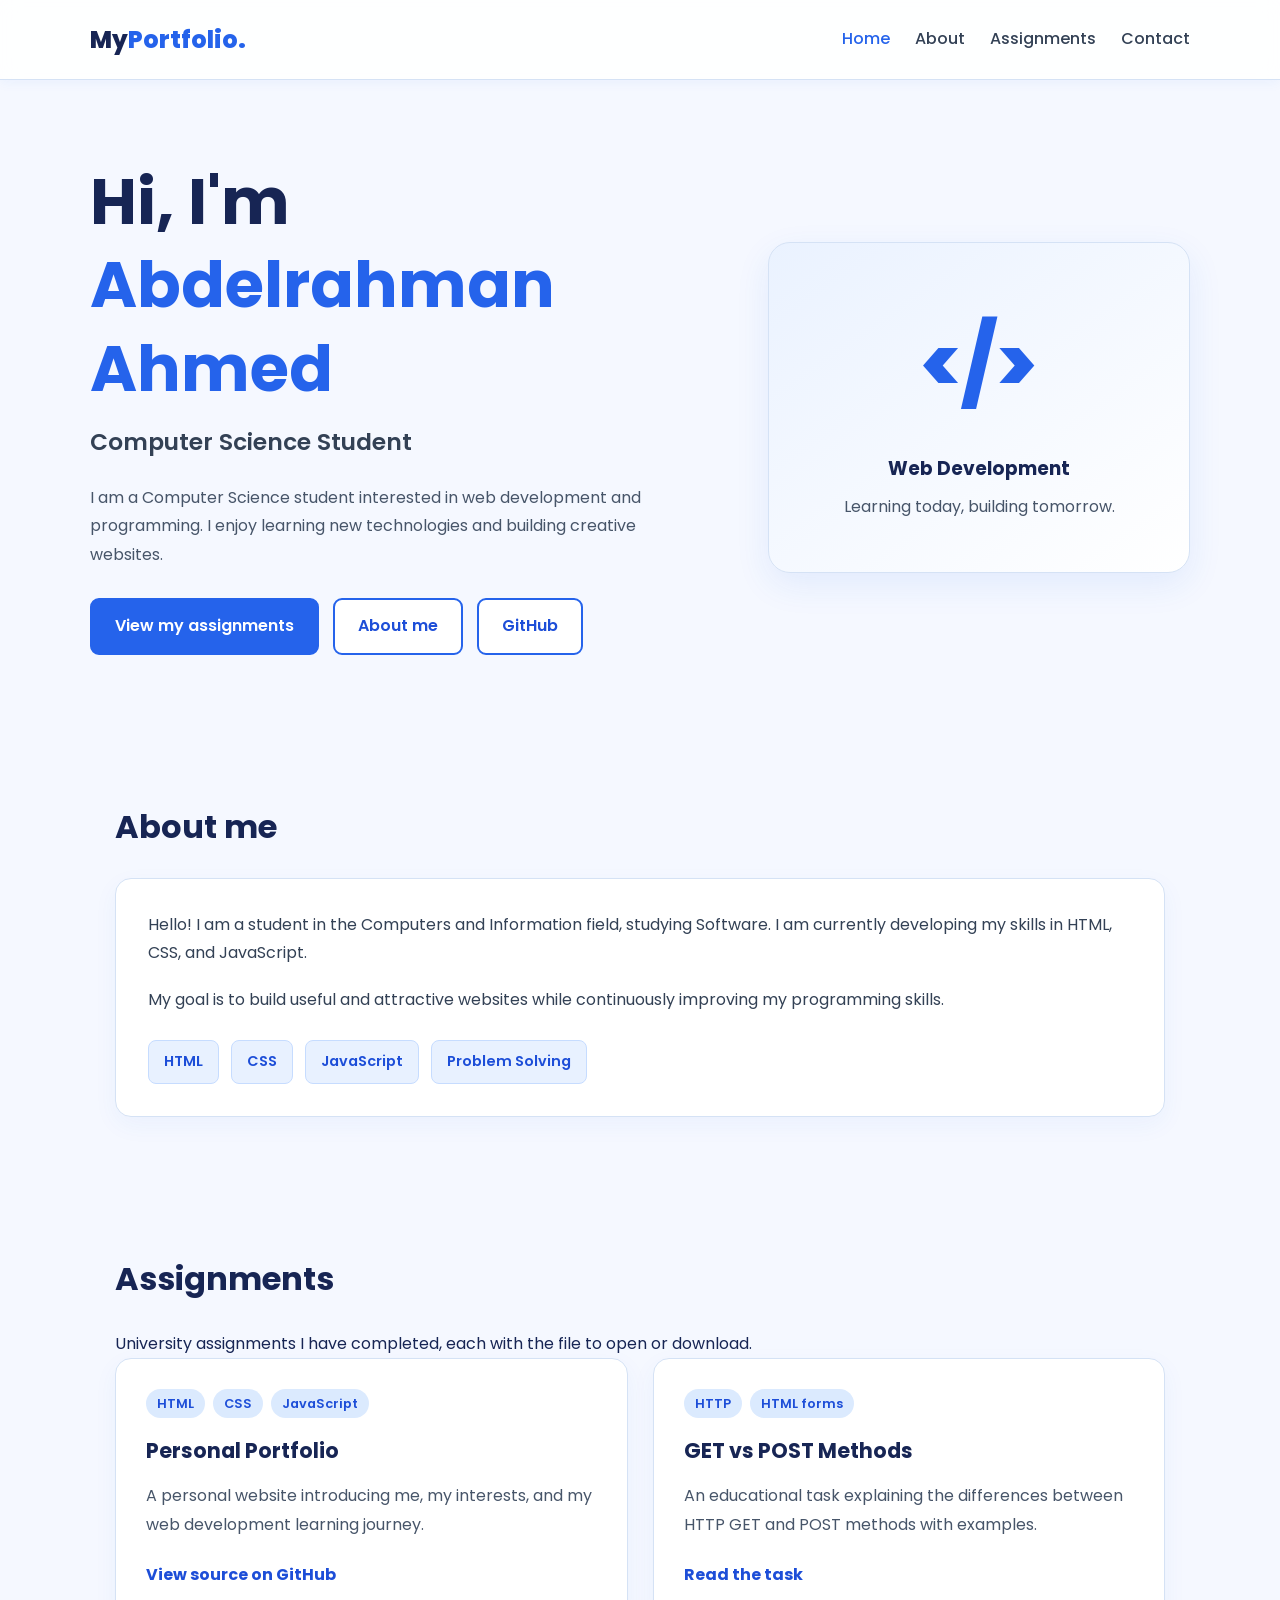
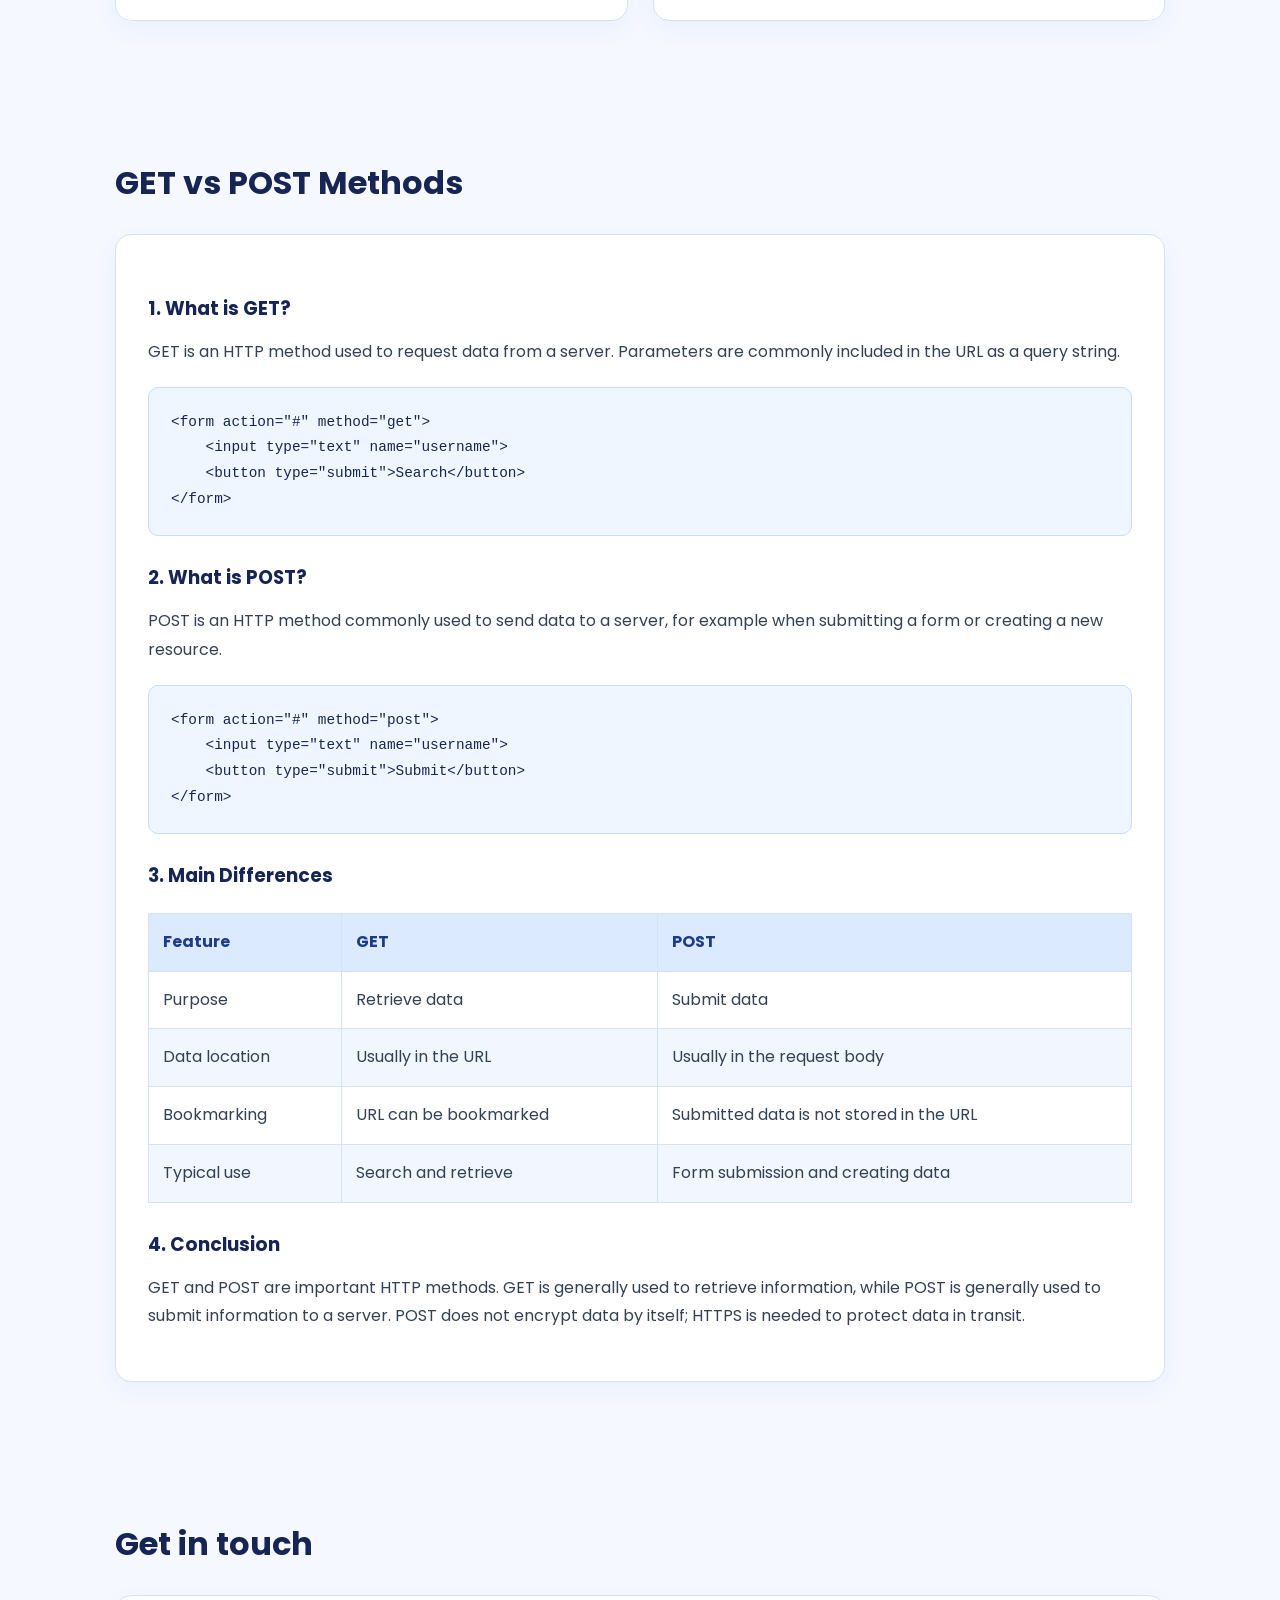
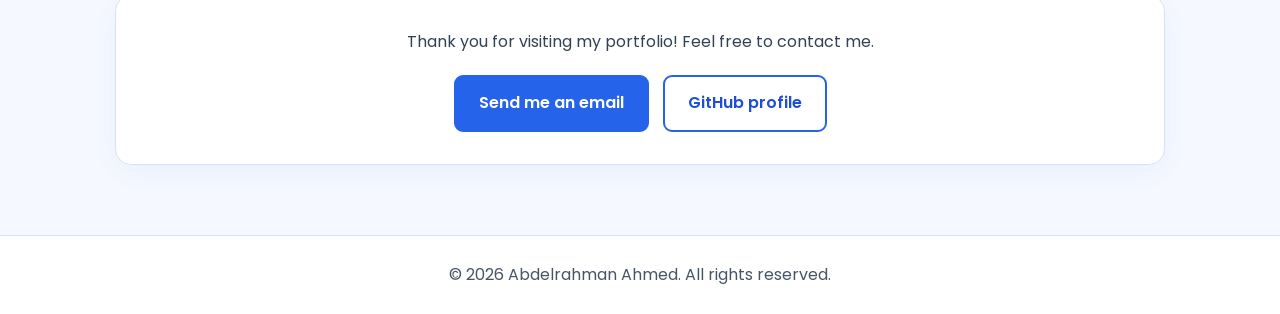
==== commit a3bc767a: "Add files via upload" ====
--- a/index.html
+++ b/index.html
@@ -21,7 +21,7 @@
             <ul class="nav-links">
                 <li><a href="#home">Home</a></li>
                 <li><a href="#about">About</a></li>
-                <li><a href="#tasks">Projects</a></li>
+                <li><a href="#assignments">Assignments</a></li>
                 <li><a href="#contact">Contact</a></li>
             </ul>
         </nav>
@@ -42,7 +42,7 @@
                 </p>
 
                 <div class="hero-buttons">
-                    <a href="#tasks" class="btn">View my projects</a>
+                    <a href="#assignments" class="btn">View my assignments</a>
                     <a href="#about" class="btn btn-outline">About me</a>
                     <a href="https://github.com/abdelrahman35253" class="btn btn-outline" target="_blank" rel="noopener">GitHub</a>
                 </div>
@@ -79,10 +79,11 @@
             </div>
         </section>
 
-        <section id="tasks" class="section tasks-section">
-            <h2 class="section-title">Projects and coursework</h2>
-
-            <div class="projects">
+        <section id="assignments" class="section tasks-section">
+            <h2 class="section-title">Assignments</h2>
+            <p class="section-intro">University assignments I have completed, each with the file to open or download.</p>
+
+            <div class="projects" id="assignments-grid">
                 <article class="project-card">
                     <div class="tags"><span>HTML</span><span>CSS</span><span>JavaScript</span></div>
                     <h3>Personal Portfolio</h3>
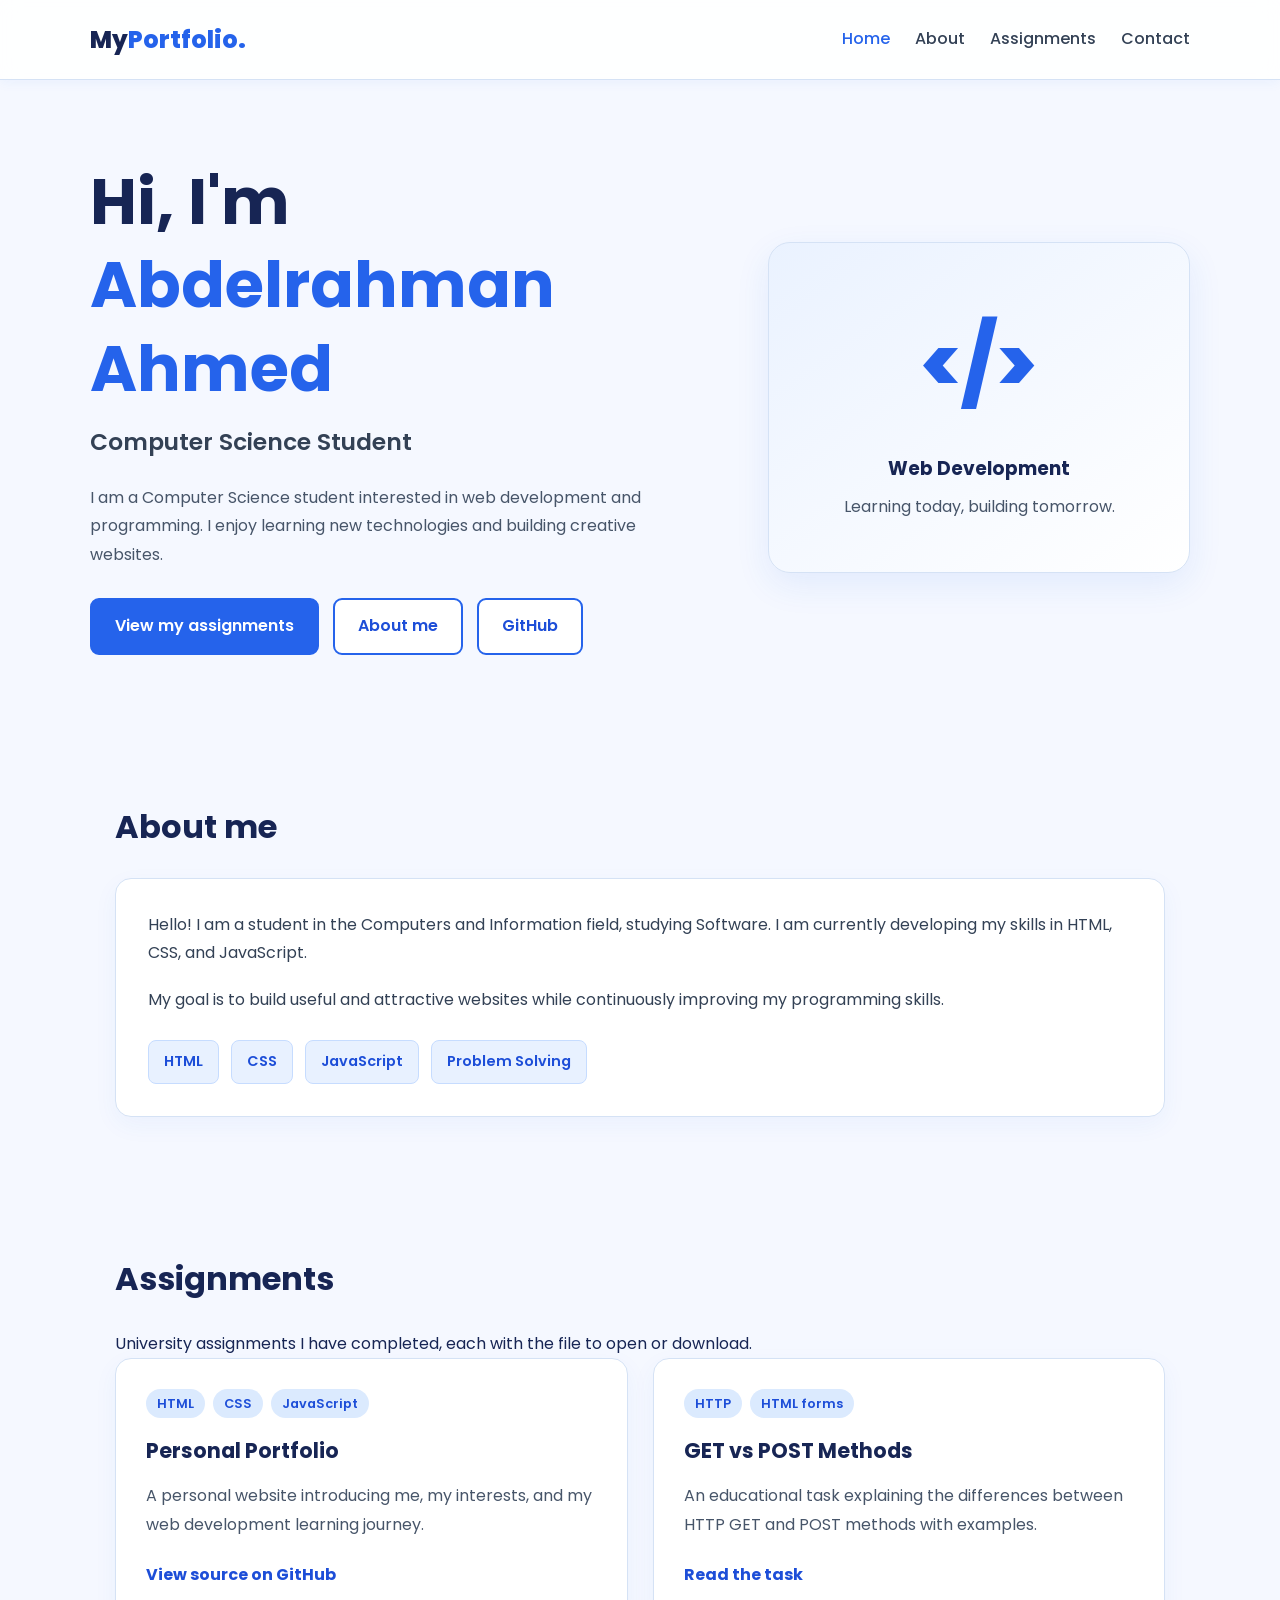
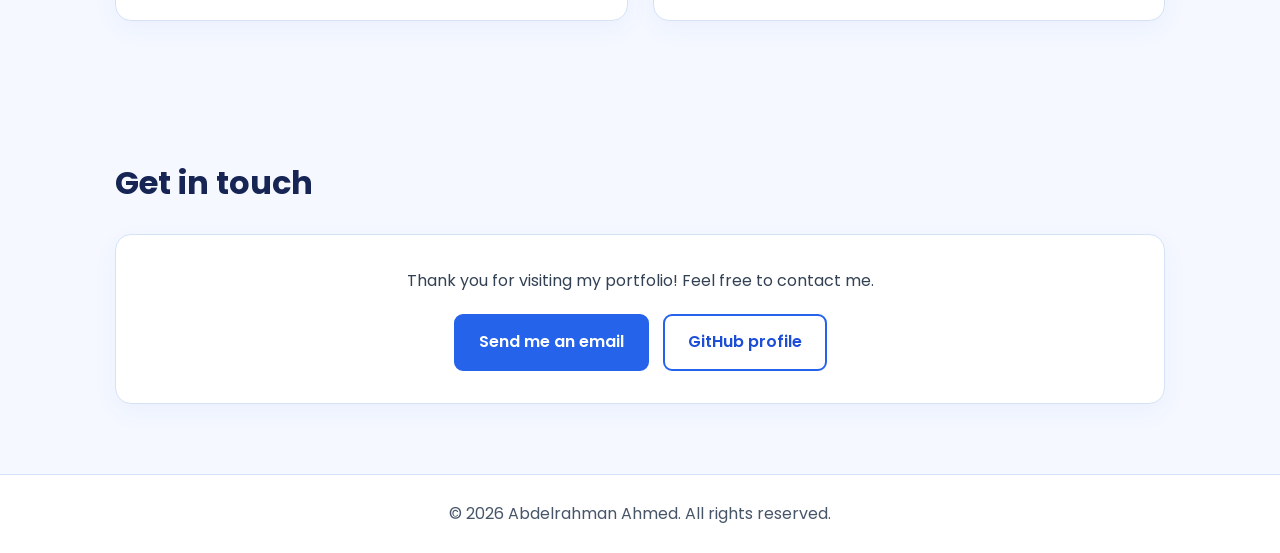
==== commit f7f455c3: "Update index.html" ====
--- a/index.html
+++ b/index.html
@@ -107,86 +107,10 @@
                         between HTTP GET and POST methods with examples.
                     </p>
 
-                    <a href="#get-post" class="project-link">
+                    <a href="assignments/get-post.html" class="project-link">
                         Read the task
                     </a>
                 </article>
-            </div>
-        </section>
-
-        <section id="get-post" class="section">
-            <h2 class="section-title">GET vs POST Methods</h2>
-
-            <div class="about-card">
-                <h3>1. What is GET?</h3>
-                <p>
-                    GET is an HTTP method used to request data from
-                    a server. Parameters are commonly included in
-                    the URL as a query string.
-                </p>
-
-                <pre><code>&lt;form action="#" method="get"&gt;
-    &lt;input type="text" name="username"&gt;
-    &lt;button type="submit"&gt;Search&lt;/button&gt;
-&lt;/form&gt;</code></pre>
-
-                <h3>2. What is POST?</h3>
-                <p>
-                    POST is an HTTP method commonly used to send data
-                    to a server, for example when submitting a form
-                    or creating a new resource.
-                </p>
-
-                <pre><code>&lt;form action="#" method="post"&gt;
-    &lt;input type="text" name="username"&gt;
-    &lt;button type="submit"&gt;Submit&lt;/button&gt;
-&lt;/form&gt;</code></pre>
-
-                <h3>3. Main Differences</h3>
-
-                <div class="table-container">
-                    <table>
-                        <thead>
-                            <tr>
-                                <th>Feature</th>
-                                <th>GET</th>
-                                <th>POST</th>
-                            </tr>
-                        </thead>
-
-                        <tbody>
-                            <tr>
-                                <td>Purpose</td>
-                                <td>Retrieve data</td>
-                                <td>Submit data</td>
-                            </tr>
-                            <tr>
-                                <td>Data location</td>
-                                <td>Usually in the URL</td>
-                                <td>Usually in the request body</td>
-                            </tr>
-                            <tr>
-                                <td>Bookmarking</td>
-                                <td>URL can be bookmarked</td>
-                                <td>Submitted data is not stored in the URL</td>
-                            </tr>
-                            <tr>
-                                <td>Typical use</td>
-                                <td>Search and retrieve</td>
-                                <td>Form submission and creating data</td>
-                            </tr>
-                        </tbody>
-                    </table>
-                </div>
-
-                <h3>4. Conclusion</h3>
-                <p>
-                    GET and POST are important HTTP methods. GET is
-                    generally used to retrieve information, while POST
-                    is generally used to submit information to a server.
-                    POST does not encrypt data by itself; HTTPS is
-                    needed to protect data in transit.
-                </p>
             </div>
         </section>
 
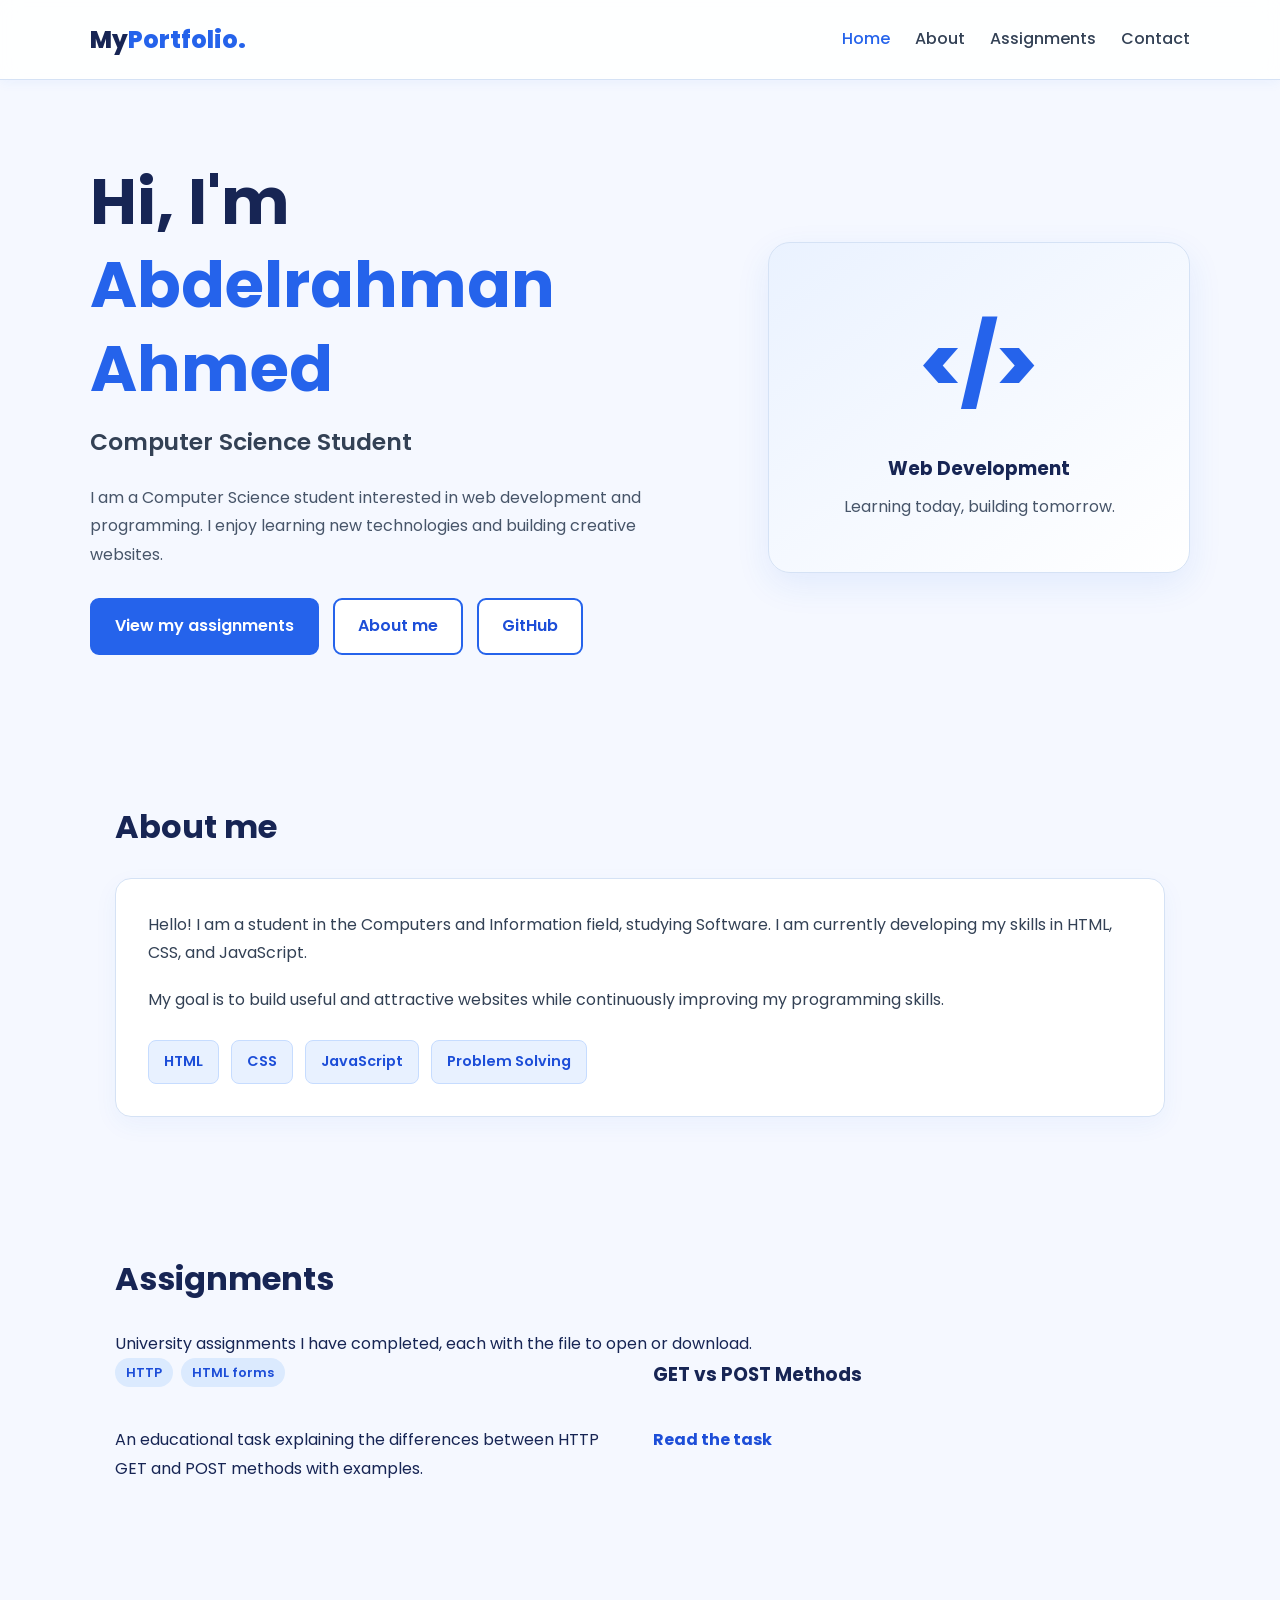
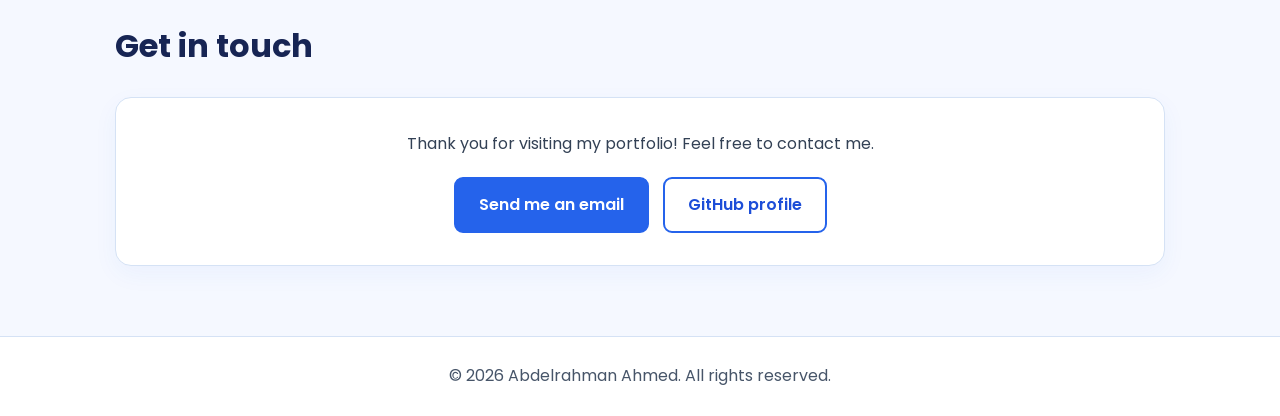
==== commit a2f4e582: "Update index.html" ====
--- a/index.html
+++ b/index.html
@@ -84,21 +84,7 @@
             <p class="section-intro">University assignments I have completed, each with the file to open or download.</p>
 
             <div class="projects" id="assignments-grid">
-                <article class="project-card">
-                    <div class="tags"><span>HTML</span><span>CSS</span><span>JavaScript</span></div>
-                    <h3>Personal Portfolio</h3>
-
-                    <p>
-                        A personal website introducing me, my interests,
-                        and my web development learning journey.
-                    </p>
-
-                    <a href="https://github.com/abdelrahman35253/portfolio" class="project-link" target="_blank" rel="noopener">
-                        View source on GitHub
-                    </a>
-                </article>
-
-                <article class="project-card">
+               
                     <div class="tags"><span>HTTP</span><span>HTML forms</span></div>
                     <h3>GET vs POST Methods</h3>
 
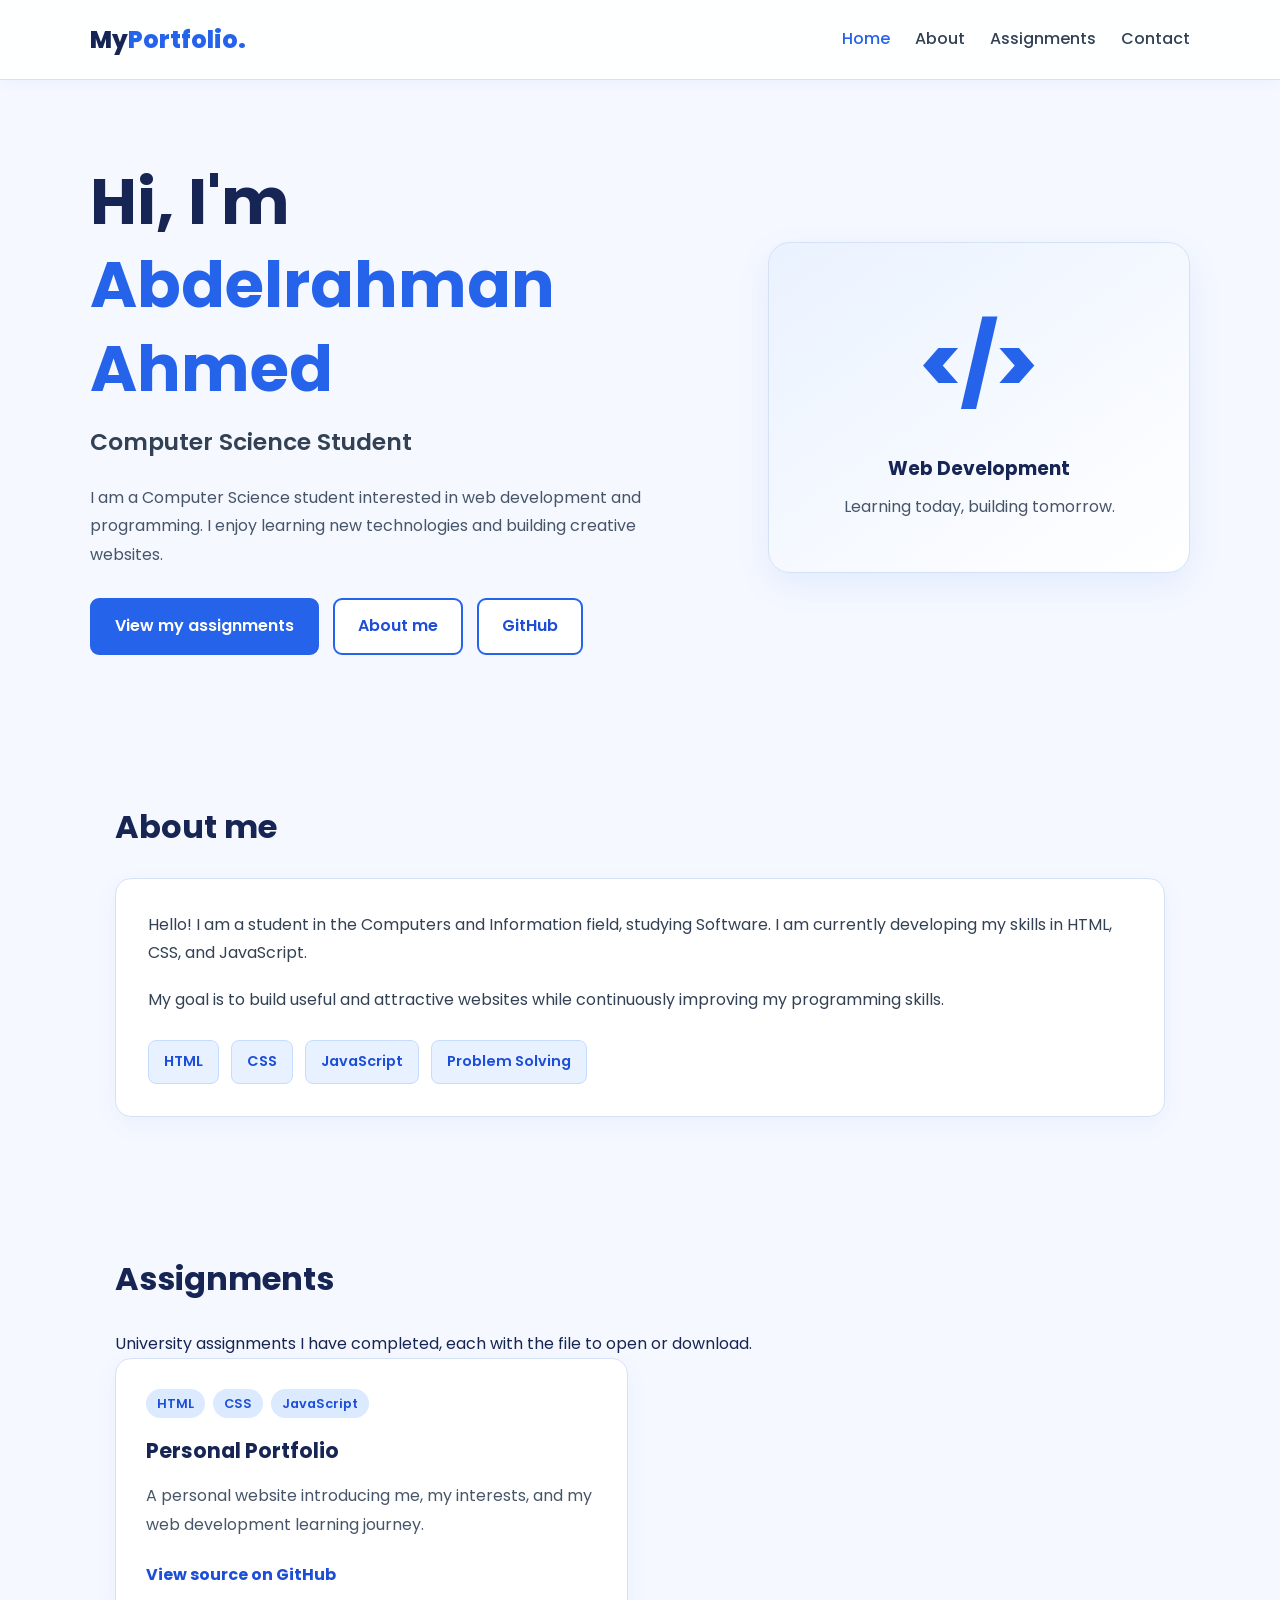
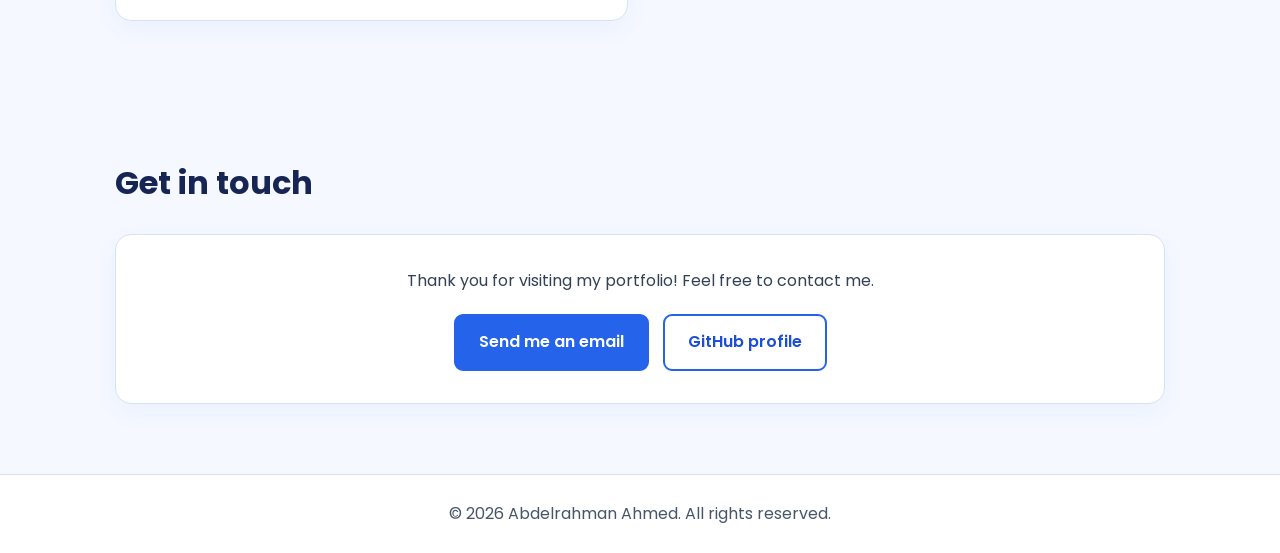
==== commit 47967d38: "Add files via upload" ====
--- a/index.html
+++ b/index.html
@@ -84,17 +84,17 @@
             <p class="section-intro">University assignments I have completed, each with the file to open or download.</p>
 
             <div class="projects" id="assignments-grid">
-               
-                    <div class="tags"><span>HTTP</span><span>HTML forms</span></div>
-                    <h3>GET vs POST Methods</h3>
+                <article class="project-card">
+                    <div class="tags"><span>HTML</span><span>CSS</span><span>JavaScript</span></div>
+                    <h3>Personal Portfolio</h3>
 
                     <p>
-                        An educational task explaining the differences
-                        between HTTP GET and POST methods with examples.
+                        A personal website introducing me, my interests,
+                        and my web development learning journey.
                     </p>
 
-                    <a href="assignments/get-post.html" class="project-link">
-                        Read the task
+                    <a href="https://github.com/abdelrahman35253/portfolio" class="project-link" target="_blank" rel="noopener">
+                        View source on GitHub
                     </a>
                 </article>
             </div>
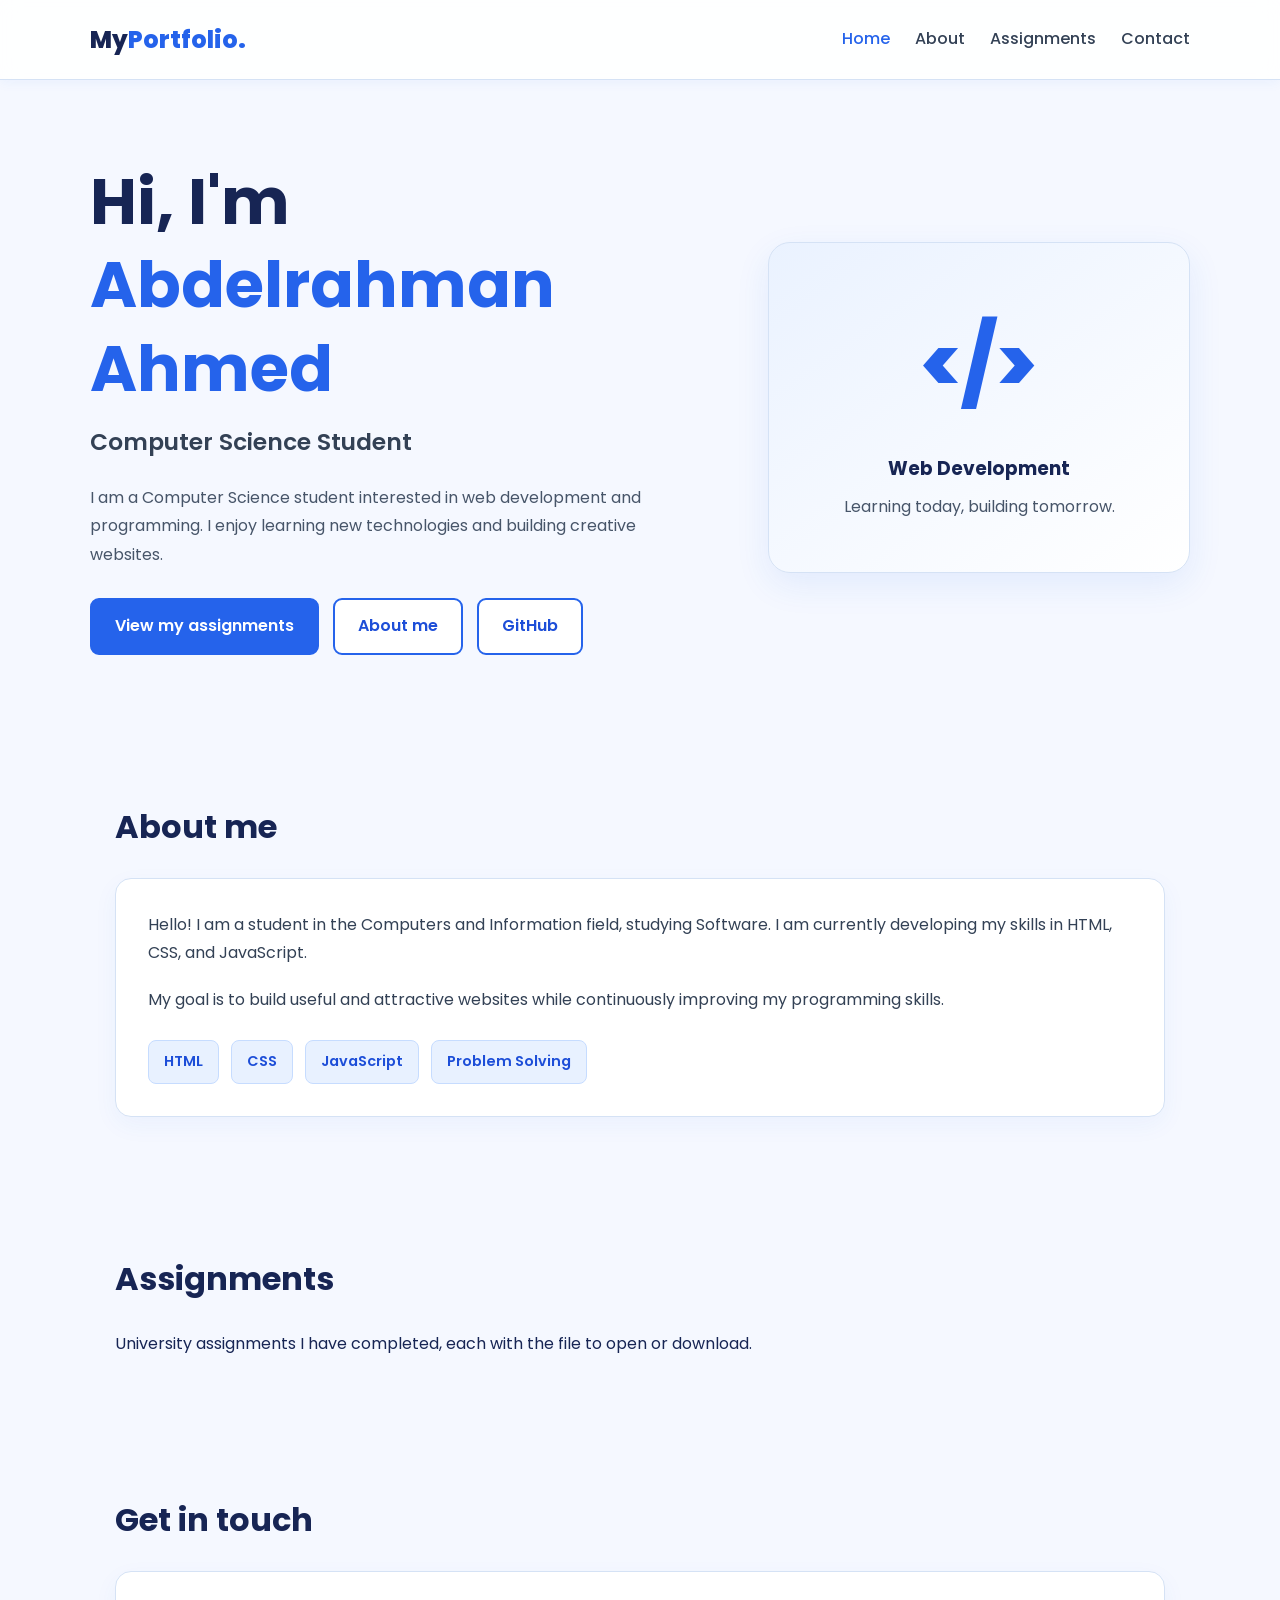
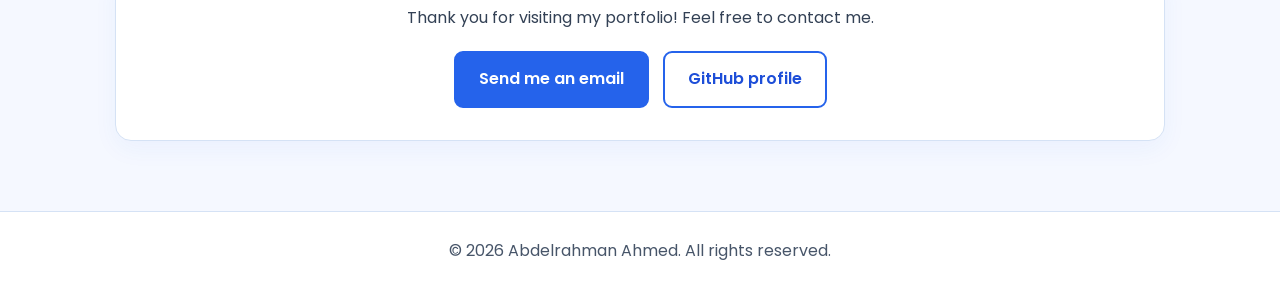
==== commit 3928cc8e: "Add files via upload" ====
--- a/index.html
+++ b/index.html
@@ -84,19 +84,6 @@
             <p class="section-intro">University assignments I have completed, each with the file to open or download.</p>
 
             <div class="projects" id="assignments-grid">
-                <article class="project-card">
-                    <div class="tags"><span>HTML</span><span>CSS</span><span>JavaScript</span></div>
-                    <h3>Personal Portfolio</h3>
-
-                    <p>
-                        A personal website introducing me, my interests,
-                        and my web development learning journey.
-                    </p>
-
-                    <a href="https://github.com/abdelrahman35253/portfolio" class="project-link" target="_blank" rel="noopener">
-                        View source on GitHub
-                    </a>
-                </article>
             </div>
         </section>
 
--- a/style.css
+++ b/style.css
@@ -431,3 +431,9 @@
         transition: none !important;
     }
 }
+
+.card-links {
+    display: flex;
+    flex-wrap: wrap;
+    gap: 20px;
+}
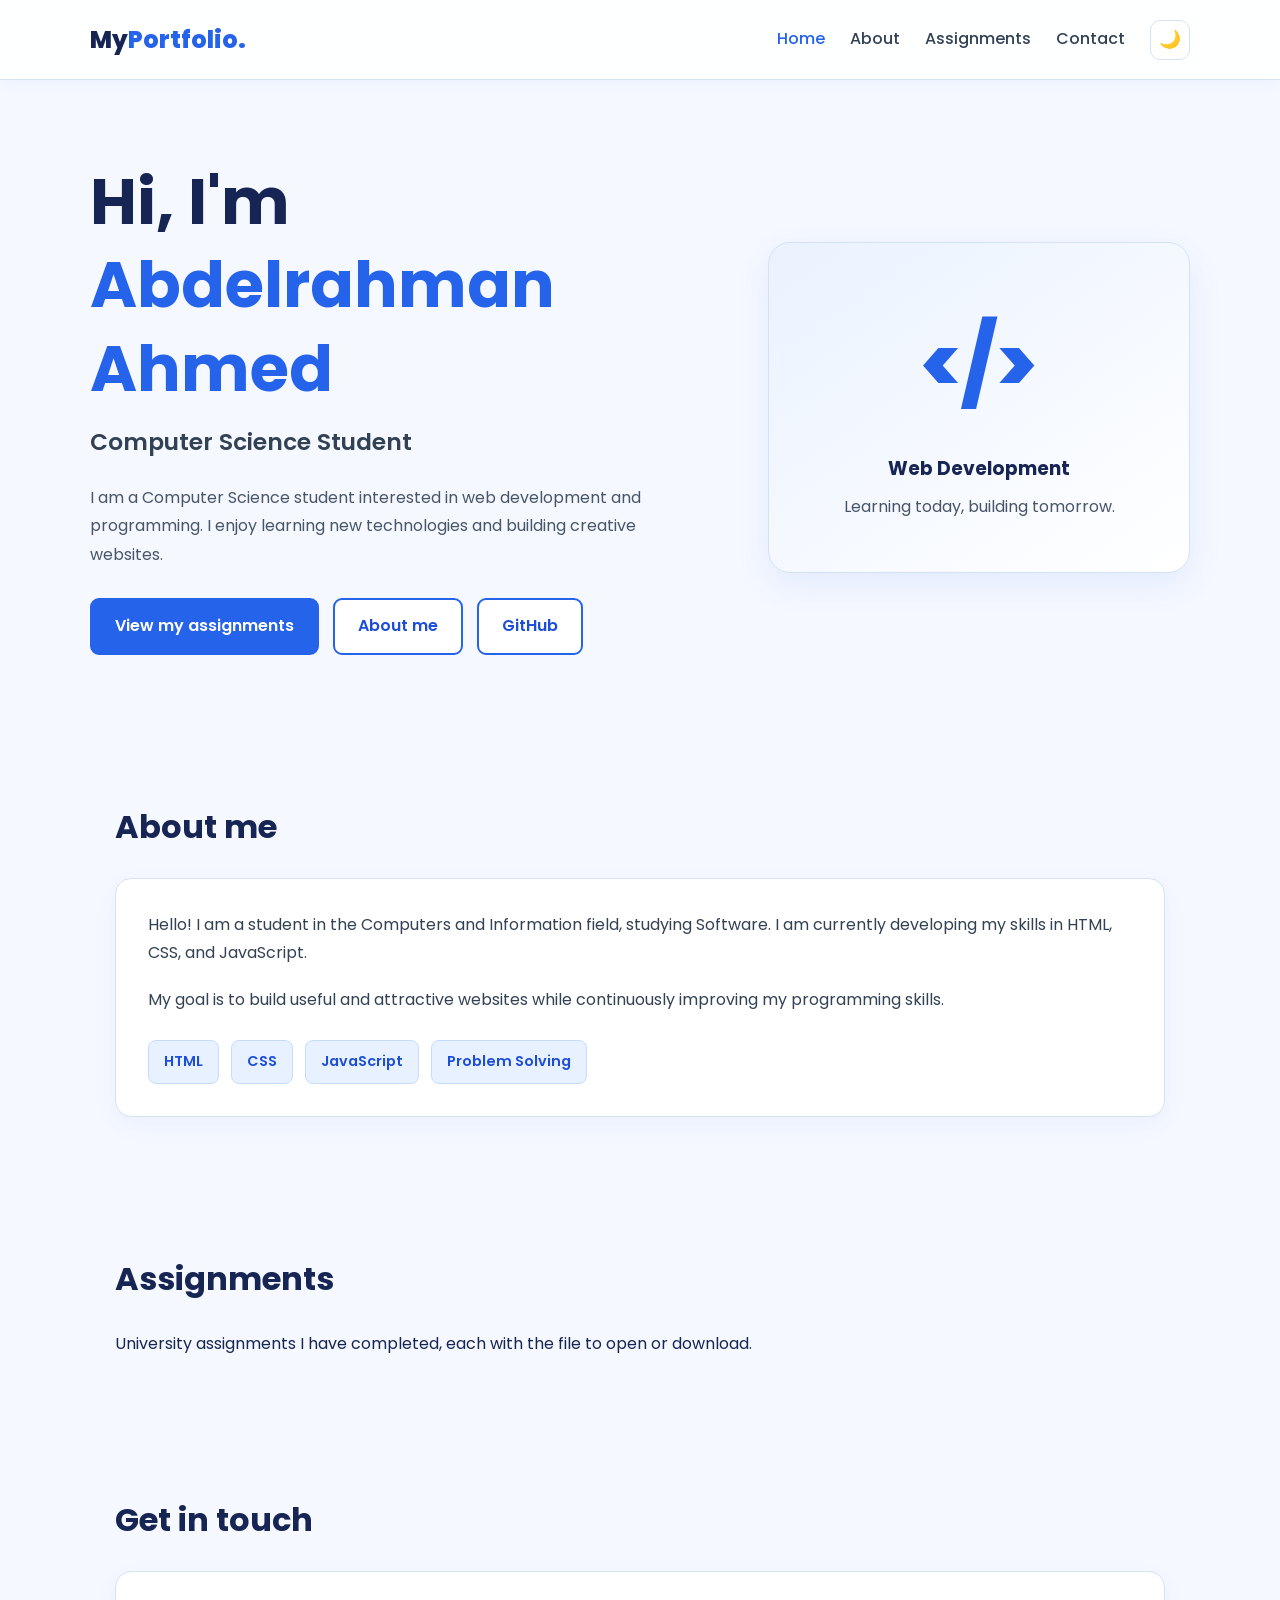
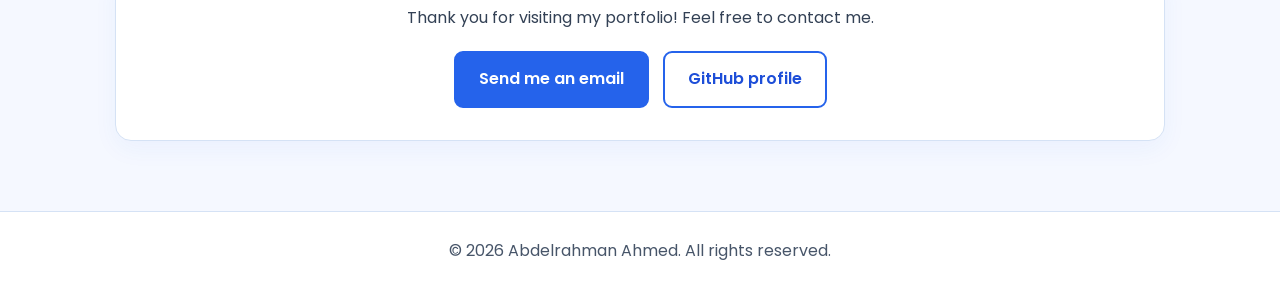
==== commit 1c6a1be6: "Add files via upload" ====
--- a/index.html
+++ b/index.html
@@ -10,6 +10,13 @@
     <link rel="preconnect" href="https://fonts.googleapis.com">
     <link rel="preconnect" href="https://fonts.gstatic.com" crossorigin>
     <link href="https://fonts.googleapis.com/css2?family=Poppins:wght@400;500;600;700;800&display=swap" rel="stylesheet">
+    <script>
+        try {
+            if (localStorage.getItem("theme") === "dark") {
+                document.documentElement.setAttribute("data-theme", "dark");
+            }
+        } catch (e) {}
+    </script>
     <link rel="stylesheet" href="style.css">
 </head>
 <body>
@@ -18,12 +25,16 @@
         <nav class="navbar">
             <a href="#home" class="logo">My<span>Portfolio.</span></a>
 
-            <ul class="nav-links">
-                <li><a href="#home">Home</a></li>
-                <li><a href="#about">About</a></li>
-                <li><a href="#assignments">Assignments</a></li>
-                <li><a href="#contact">Contact</a></li>
-            </ul>
+            <div class="nav-right">
+                <ul class="nav-links">
+                    <li><a href="#home">Home</a></li>
+                    <li><a href="#about">About</a></li>
+                    <li><a href="#assignments">Assignments</a></li>
+                    <li><a href="#contact">Contact</a></li>
+                </ul>
+
+                <button id="themeToggle" class="theme-toggle" type="button" aria-label="Switch to dark mode" title="Dark mode">🌙</button>
+            </div>
         </nav>
     </header>
 
--- a/style.css
+++ b/style.css
@@ -437,3 +437,157 @@
     flex-wrap: wrap;
     gap: 20px;
 }
+
+/* ---------- Theme toggle button ---------- */
+.nav-right {
+    display: flex;
+    align-items: center;
+    gap: 25px;
+}
+
+.theme-toggle {
+    width: 40px;
+    height: 40px;
+    display: inline-flex;
+    align-items: center;
+    justify-content: center;
+    font-size: 1.1rem;
+    line-height: 1;
+    background: var(--card);
+    border: 1px solid var(--border);
+    border-radius: 10px;
+    cursor: pointer;
+    transition: 0.2s;
+}
+
+.theme-toggle:hover {
+    border-color: var(--accent);
+    transform: translateY(-2px);
+}
+
+@media (max-width: 750px) {
+    .nav-right {
+        flex-direction: column;
+        gap: 12px;
+    }
+}
+
+/* ---------- Dark mode ---------- */
+body {
+    transition: background 0.3s, color 0.3s;
+}
+
+:root[data-theme="dark"] {
+    --bg: #0b1220;
+    --card: #111a2e;
+    --text: #e2e8f0;
+    --muted: #94a3b8;
+    --accent: #60a5fa;
+    --accent-light: rgba(96, 165, 250, 0.16);
+    --border: #1f2c47;
+}
+
+[data-theme="dark"] header {
+    background: rgba(11, 18, 32, 0.88);
+    box-shadow: 0 2px 12px rgba(0, 0, 0, 0.35);
+}
+
+[data-theme="dark"] .logo,
+[data-theme="dark"] .hero h1,
+[data-theme="dark"] .hero h2,
+[data-theme="dark"] .hero-card h3,
+[data-theme="dark"] .section-title,
+[data-theme="dark"] .project-card h3 {
+    color: #f1f5f9;
+}
+
+[data-theme="dark"] .logo span,
+[data-theme="dark"] .hero h1 span,
+[data-theme="dark"] .code-icon {
+    color: var(--accent);
+}
+
+[data-theme="dark"] .nav-links a {
+    color: #cbd5e1;
+}
+
+[data-theme="dark"] .nav-links a:hover,
+[data-theme="dark"] .nav-links a.active {
+    color: var(--accent);
+}
+
+[data-theme="dark"] .btn {
+    background: #2563eb;
+    border-color: #2563eb;
+    color: #ffffff;
+}
+
+[data-theme="dark"] .btn:hover {
+    background: #3b82f6;
+    border-color: #3b82f6;
+}
+
+[data-theme="dark"] .btn-outline {
+    background: transparent;
+    color: var(--accent);
+    border-color: var(--accent);
+}
+
+[data-theme="dark"] .btn-outline:hover {
+    background: var(--accent-light);
+    color: var(--accent);
+}
+
+[data-theme="dark"] .hero-card {
+    background: linear-gradient(145deg, #12203a, #0f1a2e);
+    box-shadow: 0 12px 35px rgba(0, 0, 0, 0.4);
+}
+
+[data-theme="dark"] .about-card,
+[data-theme="dark"] .project-card {
+    background: var(--card);
+    box-shadow: 0 8px 25px rgba(0, 0, 0, 0.3);
+}
+
+[data-theme="dark"] .about-card p,
+[data-theme="dark"] .project-card p {
+    color: #cbd5e1;
+}
+
+[data-theme="dark"] .skills span {
+    background: var(--accent-light);
+    color: #93c5fd;
+    border-color: rgba(96, 165, 250, 0.3);
+}
+
+[data-theme="dark"] .tags span {
+    background: var(--accent-light);
+    color: #93c5fd;
+}
+
+[data-theme="dark"] .project-link {
+    color: var(--accent);
+}
+
+[data-theme="dark"] footer {
+    background: var(--card);
+    color: var(--muted);
+}
+
+[data-theme="dark"] table {
+    background: var(--card);
+}
+
+[data-theme="dark"] th {
+    background: #1e3a8a;
+    color: #e0ecff;
+}
+
+[data-theme="dark"] td {
+    color: #cbd5e1;
+    border-color: var(--border);
+}
+
+[data-theme="dark"] tbody tr:nth-child(even) {
+    background: #0f1a2e;
+}
